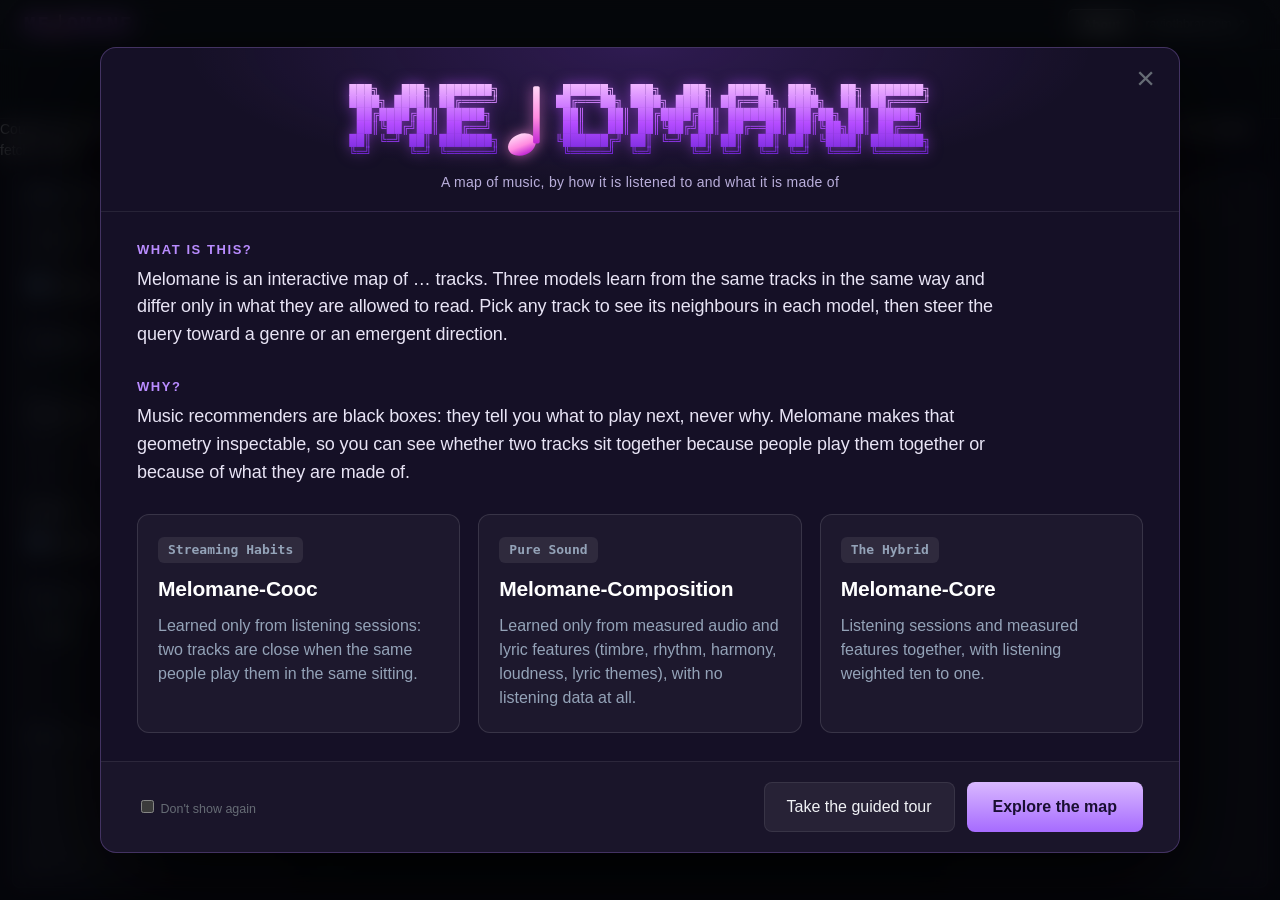
==== apps/explorer/index.html @ 620aa024 "feat(explorer): glow shader, collision-free labels, branding, live tour, phone layout - additive blo" ====
<!doctype html>
<html lang="en">
<head>
  <meta charset="utf-8">
  <meta name="viewport" content="width=device-width, initial-scale=1">
  <title>Melomane — a map of music</title>
  <meta name="theme-color" content="#1a0f33">
  <link rel="icon" href="favicon.svg" type="image/svg+xml">
  <meta name="description" content="Explore a music embedding where tracks are connected by what people listen to together and by what the tracks are made of, and steer it with spherical interpolation.">
  <link rel="stylesheet" href="style.css">
</head>
<body>

  <!-- Minimal Header (Cosmograph / Obsidian Style) -->
  <header class="top">
    <div class="brand">
      <span class="brand-title" role="img" aria-label="Melomane"><span aria-hidden="true">ME</span><svg class="brand-note" viewBox="0 0 40 72" aria-hidden="true"><defs><linearGradient id="ng3" x1="0" y1="0" x2="0" y2="1"><stop offset="0" stop-color="#ffd6f6"/><stop offset=".55" stop-color="#ff8be0"/><stop offset="1" stop-color="#c026d3"/></linearGradient></defs><ellipse cx="15" cy="57" rx="13.5" ry="10" transform="rotate(-22 15 57)" fill="url(#ng3)"/><rect x="25.5" y="2" width="6.2" height="54" rx="1.6" fill="url(#ng3)"/></svg><span aria-hidden="true">OMANE</span></span>
    </div>

    <!-- Model Switcher (Center) -->
    <div class="model-section">
      <div id="model-toggle" class="seg" role="radiogroup" aria-label="Model"></div>
      <div id="model-desc" class="model-desc"></div>
    </div>

    <!-- Actions (Right) -->
    <div class="top-actions">
      <button id="btn-open-guide" type="button" class="btn-top-about">About</button>
      <a href="https://ravjothbrar.com" target="_blank" rel="noopener noreferrer" class="creator-badge" title="Visit Ravjoth Brar's Website">ravjothbrar.com ↗</a>
      <span id="status" class="status" role="status" aria-live="polite"></span>
    </div>
  </header>

  <!-- Big Emphasised Search Bar (A Step Lower) -->
  <div class="search-strip">
    <div class="search-wrap">
      <div class="search-input-box">
        <svg class="search-icon" width="16" height="16" viewBox="0 0 24 24" fill="none" stroke="currentColor" stroke-width="2" stroke-linecap="round" stroke-linejoin="round" aria-hidden="true"><circle cx="11" cy="11" r="8"></circle><line x1="21" y1="21" x2="16.65" y2="16.65"></line></svg>
        <input id="seed-search" type="search" placeholder="Search tracks or artists…" autocomplete="off" aria-label="Search for a seed track">
        <span class="search-badge-kbd">/</span>
      </div>
      <ul id="seed-suggest" class="suggest" role="listbox" aria-label="Matching tracks"></ul>
    </div>
  </div>

  <!-- Minimal Floating Tour Pill -->
  <div id="tour-banner" class="tour-pill" hidden>
    <span id="tour-step-badge" class="tour-badge">Step 1 of 4</span>
    <span id="tour-step-title" style="display:none;"></span>
    <span id="tour-step-text" class="tour-text">Loading the guided tour…</span>
    <button id="tour-action-btn" type="button" class="btn-tour-action">Next →</button>
    <button id="tour-prev-btn" type="button" class="btn-tour-nav" style="display:none;">Back</button>
    <button id="tour-next-btn" type="button" class="btn-tour-nav" style="display:none;">Next</button>
    <button id="tour-exit-btn" type="button" class="btn-tour-close" aria-label="Close tutorial">&times;</button>
  </div>

  <div id="error" class="error" hidden></div>
  <noscript><p class="error">The explorer needs JavaScript and WebGL2.</p></noscript>

  <!-- Main 3-Column Interface -->
  <main id="app">
    <!-- Controls Column (Left) -->
    <aside class="panel controls" aria-label="Controls">
      <section>
        <h2>Seed Track</h2>
        <div id="seed-card" class="card muted">Click any point on the graph or search above.</div>
        <div class="row" style="margin-top: 10px;">
          <label class="check"><input id="show-artists" type="checkbox" checked> Floating Artist Labels</label>
        </div>
      </section>

      <section>
        <h2>Steering (SLERP)</h2>
        <div class="row">
          <select id="pole-select" aria-label="Pole to add"></select>
          <button id="pole-add" type="button" class="btn-subtle">+ Add</button>
        </div>
        <ul id="pole-chips" class="chips" aria-label="Selected poles"></ul>

        <label class="slider">
          <div class="slider-header">
            <span>Rotation Angle &theta;</span>
            <span class="slider-val"><output id="theta-out">30</output>&deg; <span id="theta-cos" class="muted"></span></span>
          </div>
          <div class="slider-desc" id="theta-desc">(Subtle Fusion)</div>
          <input id="theta" type="range" min="0" max="90" step="1" value="30" aria-label="Angle theta in degrees">
        </label>
        <div class="slider-ticks">
          <span>0&deg; Exact</span>
          <span>30&deg; Blend</span>
          <span>60&deg; Bold</span>
          <span>90&deg; Shift</span>
        </div>

        <div class="row" style="margin-top: 14px;">
          <label>Results <select id="k-select" aria-label="Number of results"><option>5</option><option selected>10</option><option>20</option><option>50</option></select></label>
          <label class="check"><input id="exclude-artist" type="checkbox" checked> Exclude same artist</label>
        </div>
      </section>

      <section>
        <h2>Color By</h2>
        <select id="color-by" aria-label="Colour points by">
          <option value="category">Genre</option>
          <option value="mode">Emergent Audio Mode (FastICA)</option>
          <option value="year">Release Year</option>
        </select>
        <div id="legend" class="legend"></div>
      </section>

      <div class="settings-attribution" style="margin-top: auto; padding-top: 14px; border-top: 1px solid var(--line);">
        <h2>Data & Licence</h2>
        <span id="attribution" class="attribution muted" style="font-size: 11.5px; line-height: 1.5; display: block;">Derived from Music4All-Onion (Moscati et al., CIKM 2022, doi:10.1145/3511808.3557656; Zenodo), licensed CC BY 4.0. Listening behaviour in that dataset is Last.fm-derived. This release contains derived embeddings and metadata only - no audio, no lyrics, no per-user data. Licence: CC BY 4.0.</span>
      </div>
    </aside>

    <!-- Center 2D UMAP Galaxy Stage (Cosmograph / Obsidian Style) -->
    <div id="stage" class="stage">
      <div id="splash" class="splash" aria-hidden="true"><div class="logo-wrap logo-sm" role="img" aria-label="Melomane"><pre class="logo" aria-hidden="true">███╗   ███╗ ███████╗
████╗ ████║ ██╔════╝
██╔████╔██║ █████╗
██║╚██╔╝██║ ██╔══╝
██║ ╚═╝ ██║ ███████╗
╚═╝     ╚═╝ ╚══════╝</pre><svg class="logo-note" viewBox="0 0 40 72" aria-hidden="true"><defs><linearGradient id="ng2" x1="0" y1="0" x2="0" y2="1"><stop offset="0" stop-color="#ffd6f6"/><stop offset=".55" stop-color="#ff8be0"/><stop offset="1" stop-color="#c026d3"/></linearGradient></defs><ellipse cx="15" cy="57" rx="13.5" ry="10" transform="rotate(-22 15 57)" fill="url(#ng2)"/><rect x="25.5" y="2" width="6.2" height="54" rx="1.6" fill="url(#ng2)"/></svg><pre class="logo" aria-hidden="true"> ██████╗  ███╗   ███╗  █████╗  ███╗   ██╗ ███████╗
██╔═══██╗ ████╗ ████║ ██╔══██╗ ████╗  ██║ ██╔════╝
██║   ██║ ██╔████╔██║ ███████║ ██╔██╗ ██║ █████╗
██║   ██║ ██║╚██╔╝██║ ██╔══██║ ██║╚██╗██║ ██╔══╝
╚██████╔╝ ██║ ╚═╝ ██║ ██║  ██║ ██║ ╚████║ ███████╗
 ╚═════╝  ╚═╝     ╚═╝ ╚═╝  ╚═╝ ╚═╝  ╚═══╝ ╚══════╝</pre></div><span id="splash-msg">Loading the map…</span></div>
      <canvas id="map" role="img" aria-label="2-D map of tracks (UMAP, visualisation only)"></canvas>
      <canvas id="overlay" aria-hidden="true"></canvas>
      <div id="tooltip" class="tooltip" hidden></div>
      <div class="zoom">
        <button id="zoom-in" type="button" aria-label="Zoom in" title="Zoom in">+</button>
        <button id="zoom-out" type="button" aria-label="Zoom out" title="Zoom out">&minus;</button>
        <button id="zoom-reset" type="button" aria-label="Reset view" title="Reset view">&#8962;</button>
      </div>
      <div id="map-legend" class="map-legend" aria-label="Colour legend"></div>
      <div class="hint">Drag to navigate &bull; Scroll wheel to zoom &bull; Click any point to select</div>
    </div>

    <!-- Results Column (Right) -->
    <aside class="panel side" aria-label="Results">
      <div class="tabs" role="tablist">
        <button id="tab-results" role="tab" aria-selected="true" type="button">Steered Tracks</button>
        <button id="tab-modes" role="tab" aria-selected="false" type="button">Mode Atlas</button>
      </div>
      <div id="panel-results">
        <p id="results-head" class="muted" style="margin-top:0; font-size:12px;">No seed yet.</p>
        <ol id="results" class="results"></ol>
      </div>
      <div id="panel-modes" hidden>
        <input id="mode-filter" type="search" placeholder="Filter emergent modes..." aria-label="Filter modes">
        <ul id="mode-list" class="modes"></ul>
        <div id="mode-detail" class="card"></div>
      </div>
    </aside>
  </main>

  <!-- ===================================================================== -->
  <!-- MINIMALIST WELCOME & ABOUT MODAL                                     -->
  <!-- ===================================================================== -->
  <div id="welcome-modal" class="modal-backdrop">
    <div class="minimal-window" role="dialog" aria-modal="true" aria-labelledby="welcome-title">
      <button id="close-welcome" class="btn-close-window" aria-label="Close window">&times;</button>

      <div class="modal-brand">
        <div class="logo-wrap " role="img" aria-label="Melomane"><pre class="logo" aria-hidden="true">███╗   ███╗ ███████╗
████╗ ████║ ██╔════╝
██╔████╔██║ █████╗
██║╚██╔╝██║ ██╔══╝
██║ ╚═╝ ██║ ███████╗
╚═╝     ╚═╝ ╚══════╝</pre><svg class="logo-note" viewBox="0 0 40 72" aria-hidden="true"><defs><linearGradient id="ng1" x1="0" y1="0" x2="0" y2="1"><stop offset="0" stop-color="#ffd6f6"/><stop offset=".55" stop-color="#ff8be0"/><stop offset="1" stop-color="#c026d3"/></linearGradient></defs><ellipse cx="15" cy="57" rx="13.5" ry="10" transform="rotate(-22 15 57)" fill="url(#ng1)"/><rect x="25.5" y="2" width="6.2" height="54" rx="1.6" fill="url(#ng1)"/></svg><pre class="logo" aria-hidden="true"> ██████╗  ███╗   ███╗  █████╗  ███╗   ██╗ ███████╗
██╔═══██╗ ████╗ ████║ ██╔══██╗ ████╗  ██║ ██╔════╝
██║   ██║ ██╔████╔██║ ███████║ ██╔██╗ ██║ █████╗
██║   ██║ ██║╚██╔╝██║ ██╔══██║ ██║╚██╗██║ ██╔══╝
╚██████╔╝ ██║ ╚═╝ ██║ ██║  ██║ ██║ ╚████║ ███████╗
 ╚═════╝  ╚═╝     ╚═╝ ╚═╝  ╚═╝ ╚═╝  ╚═══╝ ╚══════╝</pre></div>
        <p id="welcome-title" class="logo-tag">A map of music, by how it is listened to and what it is made of</p>
      </div>

      <div class="modal-body">
        <section class="modal-section">
          <h3>What is this?</h3>
          <p>Melomane is an interactive map of <span data-fill="n_vocab">…</span> tracks. Three models learn from the same tracks in the same way and differ only in what they are allowed to read. Pick any track to see its neighbours in each model, then steer the query toward a genre or an emergent direction.</p>
        </section>

        <section class="modal-section">
          <h3>Why?</h3>
          <p>Music recommenders are black boxes: they tell you what to play next, never why. Melomane makes that geometry inspectable, so you can see whether two tracks sit together because people play them together or because of what they are made of.</p>
        </section>

        <div class="modal-models-grid">
          <div class="modal-model-card">
            <span class="model-pill">Streaming Habits</span>
            <strong class="model-card-title">Melomane-Cooc</strong>
            <p class="model-card-desc">Learned only from listening sessions: two tracks are close when the same people play them in the same sitting.</p>
          </div>
          <div class="modal-model-card">
            <span class="model-pill">Pure Sound</span>
            <strong class="model-card-title">Melomane-Composition</strong>
            <p class="model-card-desc">Learned only from measured audio and lyric features (timbre, rhythm, harmony, loudness, lyric themes), with no listening data at all.</p>
          </div>
          <div class="modal-model-card">
            <span class="model-pill">The Hybrid</span>
            <strong class="model-card-title">Melomane-Core</strong>
            <p class="model-card-desc">Listening sessions and measured features together, with listening weighted ten to one.</p>
          </div>
        </div>
      </div>

      <div class="window-footer">
        <label class="check" style="font-size: 12.5px; color: var(--muted); cursor: pointer;">
          <input id="dont-show-welcome" type="checkbox"> Don't show again
        </label>
        <div class="window-footer-right">
          <button id="btn-start-ts-demo" type="button" class="btn-subtle">Take the guided tour</button>
          <button id="btn-explore-now" type="button" class="btn-primary">Explore the map</button>
        </div>
      </div>
    </div>
  </div>

  <script type="module" src="explorer.js"></script>
</body>
</html>
---- apps/explorer/style.css ----
:root {
  --bg: #0e0c18;
  --panel: rgba(24, 24, 40, 0.92);
  --panel-solid: #171b26;
  --panel-hover: #1e2330;
  --fg: #f0f2f5;
  --fg-dim: #9aa0a6;
  --muted: #666c75;
  --line: rgba(255, 255, 255, 0.08);
  --line-light: rgba(255, 255, 255, 0.15);
  --accent: #b98cff;
  --brand-1: #f0b6ff;
  --brand-2: #b44cff;
  --brand-3: #6b21d6;
  --brand-note: #ff8be0;
  --accent-fg: #08090c;
  --radius-sm: 5px;
  --radius: 8px;
  --radius-lg: 12px;
  --gap: 12px;
  --font-sans: -apple-system, BlinkMacSystemFont, "Segoe UI", Roboto, "Inter", sans-serif;
  --font-mono: ui-monospace, "SF Mono", "JetBrains Mono", Menlo, Consolas, monospace;
  color-scheme: dark;
}

* { box-sizing: border-box; }
html, body {
  height: 100%;
  margin: 0;
  padding: 0;
  background: var(--bg);
  color: var(--fg);
  font: 14px/1.5 var(--font-sans);
  -webkit-font-smoothing: antialiased;
}

body {
  display: flex;
  flex-direction: column;
  overflow: hidden;
}

/* Scrollbars */
::-webkit-scrollbar { width: 5px; height: 5px; }
::-webkit-scrollbar-track { background: transparent; }
::-webkit-scrollbar-thumb { background: rgba(255, 255, 255, 0.12); border-radius: 3px; }
::-webkit-scrollbar-thumb:hover { background: rgba(255, 255, 255, 0.24); }

/* Typography */
h1 { font-size: 16px; font-weight: 700; margin: 0; letter-spacing: -0.2px; }
h2 { font-size: 12px; font-weight: 700; text-transform: uppercase; letter-spacing: .08em; color: #94a3b8; margin: 0 0 8px; }
.muted { color: var(--muted); }

/* Top Header (Cosmograph / Obsidian Minimalist Style - Bright & Emphasised) */
.top {
  display: flex;
  align-items: center;
  justify-content: space-between;
  gap: 16px;
  padding: 8px 24px;
  background: #11141c;
  border-bottom: 1px solid var(--line);
  z-index: 25;
  height: 50px;
}
.brand {
  display: flex;
  align-items: baseline;
  gap: 8px;
  white-space: nowrap;
}
.brand-title {
  font-size: 18px;
  font-weight: 700;
  color: #fff;
  letter-spacing: -0.3px;
}

/* Model Toggle Segmented Control */
.model-section {
  display: flex;
  align-items: center;
  gap: 12px;
}
.seg {
  display: inline-flex;
  background: rgba(255, 255, 255, 0.06);
  border: 1px solid rgba(255, 255, 255, 0.16);
  border-radius: 6px;
  padding: 2px;
}
.seg button {
  border: 0;
  border-radius: 4px;
  background: transparent;
  color: #cbd5e1;
  font-size: 13px;
  font-weight: 600;
  padding: 5px 14px;
  cursor: pointer;
  transition: all 0.15s ease;
}
.seg button:hover {
  color: #fff;
}
.seg button[aria-checked="true"] {
  background: rgba(255, 255, 255, 0.22);
  color: #fff;
  font-weight: 700;
  box-shadow: 0 1px 4px rgba(0, 0, 0, 0.4);
}
.model-desc {
  font-size: 13px;
  font-weight: 500;
  color: #cbd5e1;
}

/* Dedicated Search Strip (A Step Lower - Bright Outline & Emphasised) */
.search-strip {
  display: flex;
  justify-content: center;
  align-items: center;
  padding: 10px 20px;
  background: #0d1017;
  border-bottom: 1px solid var(--line);
  z-index: 24;
}
.search-wrap {
  position: relative;
  width: 100%;
  max-width: 680px;
}
.search-input-box {
  width: 100%;
  height: 48px;
  display: flex;
  align-items: center;
  gap: 12px;
  background: rgba(26, 31, 44, 0.96);
  border: 1.5px solid rgba(255, 255, 255, 0.28);
  border-radius: 10px;
  padding: 0 18px;
  box-shadow: 0 0 16px rgba(185, 140, 255, 0.12), 0 4px 20px rgba(0, 0, 0, 0.7);
  transition: all 0.18s ease;
}
.search-input-box:hover {
  border-color: rgba(255, 255, 255, 0.8);
  box-shadow: 0 0 22px rgba(185, 140, 255, 0.22), 0 4px 24px rgba(0, 0, 0, 0.8);
}
.search-input-box:focus-within {
  border-color: #b98cff;
  background: #101524;
  box-shadow: 0 0 0 3px rgba(185, 140, 255, 0.35), 0 0 28px rgba(185, 140, 255, 0.4);
}
.search-icon {
  color: #94a3b8;
  flex-shrink: 0;
  width: 18px;
  height: 18px;
}
.search-input-box:focus-within .search-icon {
  color: #b98cff;
}
input[type="search"] {
  flex: 1;
  background: transparent;
  border: 0;
  outline: none;
  color: #fff;
  font-size: 15px;
  font-weight: 500;
  letter-spacing: -0.1px;
}
input[type="search"]::placeholder { color: #828a99; }
.search-badge-kbd {
  font-size: 12px;
  font-family: var(--font-mono);
  background: rgba(255, 255, 255, 0.12);
  border: 1px solid rgba(255, 255, 255, 0.22);
  border-radius: 5px;
  padding: 2px 8px;
  color: #fff;
  font-weight: 600;
}

/* Autocomplete Suggest Dropdown */
.suggest {
  position: absolute;
  top: calc(100% + 6px);
  left: 0;
  right: 0;
  background: #181c28;
  border: 1px solid rgba(255, 255, 255, 0.16);
  border-radius: 10px;
  box-shadow: 0 20px 50px rgba(0, 0, 0, 0.9);
  max-height: 380px;
  overflow-y: auto;
  z-index: 100;
  list-style: none;
  margin: 0;
  padding: 6px;
}
.suggest li button {
  width: 100%;
  text-align: left;
  background: transparent;
  border: 0;
  border-radius: 4px;
  padding: 6px 8px;
  font-size: 12px;
  color: var(--fg);
  cursor: pointer;
  display: block;
}
.suggest li button:hover {
  background: rgba(255, 255, 255, 0.08);
  color: #fff;
}

/* Top Actions */
.top-actions {
  display: flex;
  align-items: center;
  gap: 10px;
  margin-left: auto;
}
.btn-top-about {
  background: rgba(255, 255, 255, 0.1);
  border: 1px solid rgba(255, 255, 255, 0.28);
  color: #fff;
  font-size: 13px;
  font-weight: 600;
  padding: 5px 14px;
  border-radius: 6px;
  cursor: pointer;
  transition: all 0.15s ease;
}
.btn-top-about:hover {
  background: rgba(255, 255, 255, 0.2);
  border-color: rgba(255, 255, 255, 0.5);
  color: #fff;
}
.btn-nav {
  background: rgba(255, 255, 255, 0.05);
  border: 1px solid var(--line);
  color: var(--fg-dim);
  font-size: 12px;
  padding: 4px 10px;
  border-radius: 6px;
  cursor: pointer;
}
.btn-nav:hover {
  background: rgba(255, 255, 255, 0.09);
  color: #fff;
  border-color: var(--line-light);
}
.btn-ghost {
  background: transparent;
  border: 0;
  color: #cbd5e1;
  font-size: 12px;
  cursor: pointer;
  padding: 4px 8px;
}
.btn-ghost:hover { color: #fff; }
.creator-badge {
  font-size: 12.5px;
  text-decoration: none;
  color: #cbd5e1;
  font-weight: 500;
  transition: color 0.15s ease;
}
.creator-badge:hover { color: #fff; }
.status {
  font-size: 10.5px;
  font-family: var(--font-mono);
  color: var(--muted);
  white-space: nowrap;
}

/* Floating Tour Pill (Minimal Cosmograph Player Style) */
.tour-pill {
  position: absolute;
  top: 118px;
  left: 50%;
  transform: translateX(-50%);
  background: rgba(14, 16, 22, 0.96);
  backdrop-filter: blur(16px);
  -webkit-backdrop-filter: blur(16px);
  border: 1px solid rgba(255, 255, 255, 0.18);
  border-radius: 24px;
  padding: 6px 14px;
  display: flex;
  align-items: center;
  gap: 10px;
  font-size: 12px;
  box-shadow: 0 8px 30px rgba(0, 0, 0, 0.7);
  z-index: 20;
}
.tour-pill[hidden] {
  display: none !important;
}
.tour-badge {
  background: rgba(255, 255, 255, 0.1);
  color: #fff;
  font-size: 10px;
  font-family: var(--font-mono);
  font-weight: 600;
  padding: 2px 6px;
  border-radius: 10px;
}
.tour-text {
  color: #e2e8f0;
}
.btn-tour-action {
  background: #fff;
  color: #000;
  border: 0;
  border-radius: 14px;
  font-size: 11px;
  font-weight: 600;
  padding: 4px 10px;
  cursor: pointer;
}
.btn-tour-action:hover {
  background: #e2e8f0;
}
.btn-tour-close {
  background: transparent;
  border: 0;
  color: var(--muted);
  font-size: 15px;
  cursor: pointer;
  padding: 0 4px;
  line-height: 1;
}
.btn-tour-close:hover { color: #fff; }

/* Main Layout */
main {
  flex: 1;
  min-height: 0;
  display: grid;
  grid-template-columns: 280px minmax(0, 1fr) 320px;
  gap: var(--gap);
  padding: var(--gap);
}

/* Side Panels */
.panel {
  background: var(--panel);
  border: 1px solid var(--line);
  border-radius: var(--radius);
  padding: 12px 14px;
  overflow-y: auto;
  min-height: 0;
  display: flex;
  flex-direction: column;
}
.panel section + section {
  margin-top: 14px;
  padding-top: 14px;
  border-top: 1px solid var(--line);
}

/* Card */
.card {
  background: rgba(255, 255, 255, 0.03);
  border: 1px solid var(--line);
  border-radius: var(--radius-sm);
  padding: 8px 10px;
  font-size: 12px;
}
.card strong {
  display: block;
  font-size: 13px;
  color: #fff;
  margin-bottom: 2px;
}

/* Steer Slider */
.slider { display: block; margin: 8px 0 4px; }
.slider-header { display: flex; justify-content: space-between; font-size: 12px; font-weight: 500; }
.slider-val { font-family: var(--font-mono); color: #fff; font-weight: 600; }
.slider-desc { color: var(--muted); font-size: 11px; margin-top: 2px; }
input[type="range"] {
  -webkit-appearance: none;
  appearance: none;
  width: 100%;
  height: 4px;
  border-radius: 2px;
  background: rgba(255, 255, 255, 0.1);
  outline: none;
  margin: 8px 0;
}
input[type="range"]::-webkit-slider-thumb {
  -webkit-appearance: none;
  appearance: none;
  width: 13px;
  height: 13px;
  border-radius: 50%;
  background: #fff;
  cursor: pointer;
}
.slider-ticks {
  display: flex;
  justify-content: space-between;
  font-size: 10px;
  color: var(--muted);
  font-family: var(--font-mono);
}

/* Inputs & Form Rows */
.row { display: flex; gap: 6px; align-items: center; margin: 6px 0; flex-wrap: wrap; }
.row select { flex: 1; min-width: 0; }
button {
  font: inherit;
  color: var(--fg);
  background: rgba(255, 255, 255, 0.04);
  border: 1px solid var(--line);
  border-radius: var(--radius-sm);
  padding: 5px 8px;
  font-size: 12px;
  cursor: pointer;
  transition: all 0.15s ease;
}
button:hover {
  background: rgba(255, 255, 255, 0.08);
  border-color: var(--line-light);
}

select {
  font: inherit;
  color: #f1f5f9;
  background: #141722;
  border: 1px solid rgba(255, 255, 255, 0.18);
  border-radius: var(--radius-sm);
  padding: 6px 10px;
  font-size: 12px;
  cursor: pointer;
  outline: none;
  transition: all 0.15s ease;
}
select:hover {
  border-color: rgba(255, 255, 255, 0.3);
  background: #181d2a;
}
select:focus {
  border-color: rgba(185, 140, 255, 0.7);
  box-shadow: 0 0 0 2px rgba(185, 140, 255, 0.15);
}
optgroup {
  background: #1c2130;
  color: #b98cff;
  font-weight: 700;
  font-size: 11px;
  padding: 4px 6px;
}
option {
  background: #141722;
  color: #f1f5f9;
  font-size: 12px;
  padding: 6px 10px;
}
option:hover, option:focus, option:checked {
  background: #252c3e;
  color: #ffffff;
}
.btn-subtle {
  background: rgba(255, 255, 255, 0.06);
  border: 1px solid var(--line);
}
.btn-primary {
  background: linear-gradient(180deg, #d9b8ff, #a66bff);
  color: #1a0f33;
  font-weight: 600;
  border: 0;
}
.btn-primary:hover {
  filter: brightness(1.08);
}

/* Selected Poles Chips */
.chips { list-style: none; margin: 6px 0 0; padding: 0; display: flex; flex-direction: column; gap: 4px; }
.chips li {
  display: flex;
  gap: 6px;
  align-items: center;
  justify-content: space-between;
  background: rgba(255, 255, 255, 0.03);
  border: 1px solid var(--line);
  border-radius: 4px;
  padding: 4px 6px;
  font-size: 11.5px;
}
.chips input[type="number"] {
  width: 4em;
  background: rgba(0, 0, 0, 0.3);
  border: 1px solid var(--line);
  color: var(--fg);
  border-radius: 3px;
  padding: 2px 4px;
  font-family: var(--font-mono);
}

/* 2D Stage / Canvas (Obsidian & Cosmograph Void Style) */
.stage {
  position: relative;
  min-height: 380px;
  border: 1px solid var(--line);
  border-radius: var(--radius);
  /* soft pool of light behind the map: the point bloom is drawn additively on top of this */
  background:
    radial-gradient(ellipse 70% 62% at 50% 46%, rgba(66, 82, 138, 0.30) 0%, rgba(40, 50, 84, 0.16) 42%, rgba(0, 0, 0, 0) 78%),
    linear-gradient(180deg, #151926 0%, #0e1119 100%);
  overflow: hidden;
}
canvas { display: block; width: 100%; height: 100%; touch-action: none; }
canvas#map { cursor: grab; }
canvas#map.dragging { cursor: grabbing; }
canvas#overlay { position: absolute; top: 0; left: 0; width: 100%; height: 100%; pointer-events: none; z-index: 2; }

/* Tooltip & Zoom Controls */
.tooltip {
  position: absolute;
  pointer-events: none;
  padding: 5px 8px;
  font-size: 11.5px;
  background: rgba(24, 28, 40, 0.96);
  border: 1px solid var(--line-light);
  color: var(--fg);
  border-radius: 8px;
  max-width: 320px;
  z-index: 10;
  backdrop-filter: blur(8px);
}
.zoom {
  position: absolute;
  right: 10px;
  top: 10px;
  display: flex;
  flex-direction: column;
  gap: 4px;
  z-index: 5;
}
.zoom button {
  width: 28px;
  height: 28px;
  display: flex;
  align-items: center;
  justify-content: center;
  background: rgba(30, 35, 50, 0.88);
  border: 1px solid var(--line-light);
  border-radius: 7px;
  font-size: 14px;
  padding: 0;
  backdrop-filter: blur(6px);
}
.zoom button:hover { background: rgba(52, 60, 84, 0.95); }

/* On-map legend (bottom-left): the biggest genres, same colours as the points */
.map-legend {
  position: absolute;
  left: 12px;
  bottom: 12px;
  display: flex;
  flex-wrap: wrap;
  align-items: center;
  gap: 4px 12px;
  max-width: min(520px, calc(100% - 90px));
  padding: 7px 12px;
  font-size: 11.5px;
  color: #cfd6e6;
  background: rgba(20, 24, 36, 0.78);
  border: 1px solid var(--line);
  border-radius: 10px;
  backdrop-filter: blur(8px);
  -webkit-backdrop-filter: blur(8px);
  pointer-events: none;
  z-index: 4;
}
.map-legend b { font-size: 10px; letter-spacing: .09em; text-transform: uppercase; color: #8f9ab3; font-weight: 700; }
.map-legend span { display: inline-flex; align-items: center; gap: 6px; }
.map-legend i { width: 8px; height: 8px; border-radius: 50%; display: inline-block; }
.map-legend .ramp { width: 70px; height: 7px; border-radius: 4px; background: linear-gradient(90deg, #440154, #3b528b, #21918c, #5ec962, #fde725); }
.hint {
  position: absolute;
  top: 12px;
  left: 50%;
  transform: translateX(-50%);
  font-size: 11px;
  color: var(--muted);
  pointer-events: none;
  white-space: nowrap;
}

/* Results Panel */
.tabs { display: flex; gap: 4px; margin-bottom: 8px; border-bottom: 1px solid var(--line); padding-bottom: 6px; }
.tabs button {
  flex: 1;
  border: 0;
  background: transparent;
  color: var(--muted);
  font-size: 11.5px;
  padding: 4px;
  border-radius: 4px;
}
.tabs button[aria-selected="true"] {
  background: rgba(255, 255, 255, 0.08);
  color: #fff;
  font-weight: 600;
}
.results { list-style: none; margin: 0; padding: 0; display: flex; flex-direction: column; gap: 6px; }
.results li {
  background: rgba(255, 255, 255, 0.02);
  border: 1px solid var(--line);
  border-radius: 6px;
  padding: 6px 8px;
  transition: all 0.12s ease;
}
.results li:hover {
  background: rgba(255, 255, 255, 0.05);
  border-color: var(--line-light);
}
.results .name {
  border: 0;
  background: none;
  padding: 0;
  text-align: left;
  font-weight: 600;
  color: #fff;
  font-size: 12px;
  display: block;
  margin-bottom: 2px;
}
.results .meta { font-size: 11px; color: var(--muted); font-family: var(--font-mono); margin-bottom: 4px; display: block; }
.results .links { font-size: 11px; color: var(--muted); display: flex; gap: 8px; }
.results .links a { color: var(--fg-dim); text-decoration: none; }
.results .links a:hover { color: #fff; text-decoration: underline; }

/* Mode Atlas */
.modes { list-style: none; margin: 6px 0 0; padding: 0; display: flex; flex-direction: column; gap: 3px; max-height: 260px; overflow-y: auto; }
.modes li button { width: 100%; text-align: left; font-size: 11.5px; padding: 5px 6px; border-radius: 4px; background: rgba(255, 255, 255, 0.02); }
.modes li button:hover { background: rgba(255, 255, 255, 0.06); color: #fff; }

/* Legend */
.legend { display: flex; flex-wrap: wrap; gap: 4px 8px; margin-top: 8px; font-size: 11px; }
.legend i { display: inline-block; width: 8px; height: 8px; border-radius: 50%; margin-right: 5px; }
.legend .ramp { display: inline-block; width: 90px; height: 7px; border-radius: 4px; background: linear-gradient(90deg, #440154, #3b528b, #21918c, #5ec962, #fde725); }
.suggest li.empty { padding: 8px 10px; font-size: 12px; color: var(--muted); }

/* ========================================================================= */
/* MINIMALIST WELCOME MODAL (Benji / Linear / WorkOS dialog style)            */
/* ========================================================================= */
.modal-backdrop {
  position: fixed;
  top: 0; left: 0; width: 100vw; height: 100vh;
  background: rgba(3, 4, 7, 0.75);
  backdrop-filter: blur(12px);
  -webkit-backdrop-filter: blur(12px);
  display: flex;
  align-items: center;
  justify-content: center;
  z-index: 99999;
  padding: 16px;
}
.modal-backdrop[hidden] { display: none; }

.minimal-window {
  position: relative;
  width: min(1080px, 95vw);
  background: #151026;
  border: 1px solid rgba(185, 140, 255, 0.28);
  border-radius: 16px;
  box-shadow: 0 30px 100px rgba(0, 0, 0, 0.95);
  display: flex;
  flex-direction: column;
  overflow: hidden;
  animation: windowFadeIn 0.18s ease-out;
}
@keyframes windowFadeIn {
  0% { transform: scale(0.97); opacity: 0; }
  100% { transform: scale(1); opacity: 1; }
}

/* Retro purple ASCII wordmark: vertical gradient clipped to the glyphs, soft neon glow; the crotchet (the L) is pink */
.logo {
  margin: 0;
  font: 700 clamp(4.6px, 1.5vw, 13px)/1.02 "Cascadia Mono", "SF Mono", Consolas, "Liberation Mono", monospace;
  letter-spacing: 0;
  white-space: pre;
  background: linear-gradient(180deg, var(--brand-1) 0%, var(--brand-2) 52%, var(--brand-3) 100%);
  -webkit-background-clip: text;
  background-clip: text;
  color: transparent;
  filter: drop-shadow(0 0 7px rgba(180, 76, 255, 0.55));
  user-select: none;
}
/* ASCII letters + the vector crotchet standing in for the L, laid out as one wordmark so the rows always line up */
.logo-wrap { display: inline-flex; align-items: flex-start; justify-content: center; gap: .55em; font-size: clamp(4.6px, 1.45vw, 12.5px); line-height: 1.02; }
.logo-wrap .logo { font-size: 1em; }
.logo-note { height: 6.12em; width: 3.4em; flex: none; filter: drop-shadow(0 0 .55em rgba(255, 139, 224, 0.65)); }
.logo-wrap.logo-sm { font-size: clamp(4px, 1.2vw, 9px); }
.modal-brand { padding: 30px 36px 18px; text-align: center; border-bottom: 1px solid var(--line);
  background: radial-gradient(ellipse 60% 120% at 50% 0%, rgba(150, 70, 255, 0.20), rgba(0, 0, 0, 0) 70%); }
.logo-tag { margin: 12px 0 0; font-size: 14px; color: #b9aedb; letter-spacing: .02em; }

.modal-section h3 { margin: 0 0 6px; font-size: 13px; letter-spacing: .12em; text-transform: uppercase; color: var(--accent); font-weight: 700; }
.modal-section p { margin: 0; color: #e8e4f5; font-size: 18px; line-height: 1.55; letter-spacing: -0.1px; }
.modal-section { max-width: 860px; }

/* Brand wordmark in the header: ME + crotchet + OMANE, same gradient */
.brand-title {
  display: inline-flex; align-items: center; gap: 1px;
  font: 800 19px/1 "Cascadia Mono", "SF Mono", Consolas, monospace; letter-spacing: .1em;
  background: linear-gradient(180deg, var(--brand-1), var(--brand-2) 60%, var(--brand-3)); -webkit-background-clip: text; background-clip: text; color: transparent;
  filter: drop-shadow(0 0 6px rgba(180, 76, 255, 0.5));
}
.brand-note { width: .6em; height: 1.08em; fill: var(--brand-note); margin: 0 .12em 0 .02em; align-self: center; filter: drop-shadow(0 0 4px rgba(255, 139, 224, 0.7)); }

/* Loading splash */
.splash { position: absolute; inset: 0; z-index: 6; display: flex; flex-direction: column; align-items: center; justify-content: center; gap: 16px;
  background: linear-gradient(180deg, #151026, #0d0a18); transition: opacity .35s ease; }
.splash.done { opacity: 0; pointer-events: none; }
.splash span { font-size: 12px; color: #a99bd0; font-family: var(--font-mono); }
.btn-close-window {
  position: absolute; top: 10px; right: 14px; z-index: 2;
  background: transparent;
  border: 0;
  color: var(--muted);
  font-size: 32px;
  cursor: pointer;
  padding: 4px 10px;
  line-height: 1;
}
.btn-close-window:hover { color: #fff; }

.modal-body {
  padding: 28px 36px;
  display: flex;
  flex-direction: column;
  gap: 28px;
  max-height: 75vh;
  overflow-y: auto;
}

/* 3-Column Models Grid */
.modal-models-grid {
  display: grid;
  grid-template-columns: repeat(3, 1fr);
  gap: 18px;
}
.modal-model-card {
  background: rgba(255, 255, 255, 0.035);
  border: 1px solid rgba(255, 255, 255, 0.12);
  border-radius: 12px;
  padding: 22px 20px;
  display: flex;
  flex-direction: column;
  gap: 10px;
}
.model-pill {
  font-size: 13px;
  font-family: var(--font-mono);
  font-weight: 600;
  color: #94a3b8;
  background: rgba(255, 255, 255, 0.08);
  padding: 3px 10px;
  border-radius: 6px;
  align-self: flex-start;
}
.model-card-title {
  font-size: 21px;
  color: #fff;
  font-weight: 700;
  letter-spacing: -0.2px;
}
.model-card-desc {
  font-size: 16px;
  color: #94a3b8;
  margin: 0;
  line-height: 1.5;
}

.window-footer {
  display: flex;
  align-items: center;
  justify-content: space-between;
  padding: 20px 36px;
  background: rgba(255, 255, 255, 0.02);
  border-top: 1px solid var(--line);
}
.window-footer .check {
  font-size: 16px;
  color: var(--muted);
}
.window-footer-right {
  display: flex;
  gap: 12px;
}
.window-footer-right .btn-subtle {
  font-size: 16px;
  padding: 12px 22px;
  border-radius: 8px;
  font-weight: 500;
}
.window-footer-right .btn-primary {
  font-size: 16px;
  padding: 12px 26px;
  border-radius: 8px;
  font-weight: 600;
}

/* Responsive */
@media (max-width: 900px) {
  body { height: auto; overflow: auto; }
  main { grid-template-columns: 1fr; }
  .stage { height: 60vh; }
  .modal-models-grid { grid-template-columns: 1fr; }
  .modal-section p { font-size: 16px; }
  .modal-brand { padding: 22px 16px 14px; }
  .modal-body { padding: 20px 18px; }
}

/* Phones: header wraps, model switcher spans the width, pop-up stacks and scrolls inside the viewport */
@media (max-width: 700px) {
  .top { flex-wrap: wrap; height: auto; padding: 8px 12px; gap: 8px; }
  .model-section { order: 3; width: 100%; }
  .model-desc, .top-actions .status { display: none; }
  .seg { width: 100%; }
  .seg button { flex: 1; padding: 6px 4px; font-size: 12px; }
  .search-strip { padding: 8px 12px; }
  .search-input-box { height: 42px; padding: 0 12px; }
  .tour-pill { top: auto; bottom: 12px; left: 12px; right: 12px; transform: none; flex-wrap: wrap; border-radius: 14px; }
  .modal-backdrop { align-items: flex-start; padding: 8px; }
  .minimal-window { width: 100%; max-height: calc(100vh - 16px); }
  .modal-body { flex: 1 1 auto; max-height: none; min-height: 0; }
  .window-footer { flex-direction: column; align-items: stretch; gap: 12px; padding: 14px 16px; }
  .window-footer-right { flex-direction: column; }
  .window-footer-right button { width: 100%; font-size: 15px; padding: 12px 16px; }
  .map-legend { max-width: calc(100% - 24px); }
  .stage { order: -1; height: 64vh; min-height: 340px; }          /* the map first, controls and results below it */
}
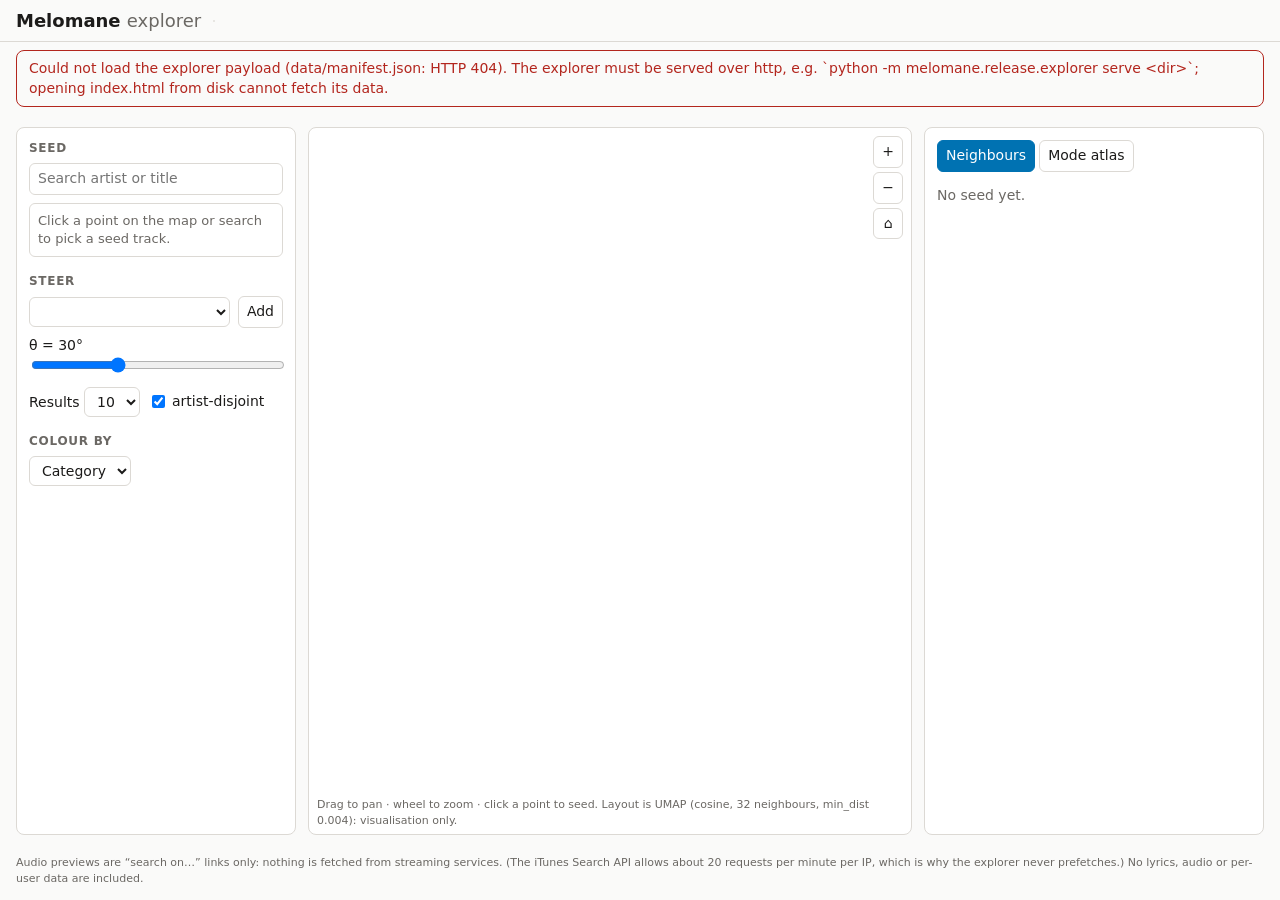
==== commit f4e93eda: "feat: initial commit of Melomane system and pipeline" ====
--- a/apps/explorer/index.html
+++ b/apps/explorer/index.html
@@ -3,223 +3,89 @@
 <head>
   <meta charset="utf-8">
   <meta name="viewport" content="width=device-width, initial-scale=1">
-  <title>Melomane — a map of music</title>
-  <meta name="theme-color" content="#1a0f33">
-  <link rel="icon" href="favicon.svg" type="image/svg+xml">
-  <meta name="description" content="Explore a music embedding where tracks are connected by what people listen to together and by what the tracks are made of, and steer it with spherical interpolation.">
+  <title>Melomane explorer</title>
+  <meta name="description" content="Static explorer for the Melomane music-track embeddings: seed, steer with SLERP, browse modes. Runs entirely in your browser.">
   <link rel="stylesheet" href="style.css">
 </head>
 <body>
-
-  <!-- Minimal Header (Cosmograph / Obsidian Style) -->
   <header class="top">
-    <div class="brand">
-      <span class="brand-title" role="img" aria-label="Melomane"><span aria-hidden="true">ME</span><svg class="brand-note" viewBox="0 0 40 72" aria-hidden="true"><defs><linearGradient id="ng3" x1="0" y1="0" x2="0" y2="1"><stop offset="0" stop-color="#ffd6f6"/><stop offset=".55" stop-color="#ff8be0"/><stop offset="1" stop-color="#c026d3"/></linearGradient></defs><ellipse cx="15" cy="57" rx="13.5" ry="10" transform="rotate(-22 15 57)" fill="url(#ng3)"/><rect x="25.5" y="2" width="6.2" height="54" rx="1.6" fill="url(#ng3)"/></svg><span aria-hidden="true">OMANE</span></span>
-    </div>
-
-    <!-- Model Switcher (Center) -->
-    <div class="model-section">
-      <div id="model-toggle" class="seg" role="radiogroup" aria-label="Model"></div>
-      <div id="model-desc" class="model-desc"></div>
-    </div>
-
-    <!-- Actions (Right) -->
-    <div class="top-actions">
-      <button id="btn-open-guide" type="button" class="btn-top-about">About</button>
-      <a href="https://ravjothbrar.com" target="_blank" rel="noopener noreferrer" class="creator-badge" title="Visit Ravjoth Brar's Website">ravjothbrar.com ↗</a>
-      <span id="status" class="status" role="status" aria-live="polite"></span>
-    </div>
+    <h1>Melomane <span class="sub">explorer</span></h1>
+    <div id="model-toggle" class="seg" role="radiogroup" aria-label="Model"></div>
+    <span id="status" class="status" role="status" aria-live="polite"></span>
   </header>
-
-  <!-- Big Emphasised Search Bar (A Step Lower) -->
-  <div class="search-strip">
-    <div class="search-wrap">
-      <div class="search-input-box">
-        <svg class="search-icon" width="16" height="16" viewBox="0 0 24 24" fill="none" stroke="currentColor" stroke-width="2" stroke-linecap="round" stroke-linejoin="round" aria-hidden="true"><circle cx="11" cy="11" r="8"></circle><line x1="21" y1="21" x2="16.65" y2="16.65"></line></svg>
-        <input id="seed-search" type="search" placeholder="Search tracks or artists…" autocomplete="off" aria-label="Search for a seed track">
-        <span class="search-badge-kbd">/</span>
-      </div>
-      <ul id="seed-suggest" class="suggest" role="listbox" aria-label="Matching tracks"></ul>
-    </div>
-  </div>
-
-  <!-- Minimal Floating Tour Pill -->
-  <div id="tour-banner" class="tour-pill" hidden>
-    <span id="tour-step-badge" class="tour-badge">Step 1 of 4</span>
-    <span id="tour-step-title" style="display:none;"></span>
-    <span id="tour-step-text" class="tour-text">Loading the guided tour…</span>
-    <button id="tour-action-btn" type="button" class="btn-tour-action">Next →</button>
-    <button id="tour-prev-btn" type="button" class="btn-tour-nav" style="display:none;">Back</button>
-    <button id="tour-next-btn" type="button" class="btn-tour-nav" style="display:none;">Next</button>
-    <button id="tour-exit-btn" type="button" class="btn-tour-close" aria-label="Close tutorial">&times;</button>
-  </div>
 
   <div id="error" class="error" hidden></div>
   <noscript><p class="error">The explorer needs JavaScript and WebGL2.</p></noscript>
 
-  <!-- Main 3-Column Interface -->
   <main id="app">
-    <!-- Controls Column (Left) -->
     <aside class="panel controls" aria-label="Controls">
       <section>
-        <h2>Seed Track</h2>
-        <div id="seed-card" class="card muted">Click any point on the graph or search above.</div>
-        <div class="row" style="margin-top: 10px;">
-          <label class="check"><input id="show-artists" type="checkbox" checked> Floating Artist Labels</label>
+        <h2>Seed</h2>
+        <input id="seed-search" type="search" placeholder="Search artist or title" autocomplete="off" aria-label="Search for a seed track">
+        <ul id="seed-suggest" class="suggest" role="listbox" aria-label="Matching tracks"></ul>
+        <div id="seed-card" class="card muted">Click a point on the map or search to pick a seed track.</div>
+      </section>
+
+      <section>
+        <h2>Steer</h2>
+        <div class="row">
+          <select id="pole-select" aria-label="Pole to add"></select>
+          <button id="pole-add" type="button">Add</button>
+        </div>
+        <ul id="pole-chips" class="chips" aria-label="Selected poles"></ul>
+        <label class="slider">
+          <span>&theta; = <output id="theta-out">30</output>&deg; <span class="muted" id="theta-cos"></span></span>
+          <input id="theta" type="range" min="0" max="90" step="1" value="30" aria-label="Angle theta in degrees">
+        </label>
+        <div class="row">
+          <label>Results <select id="k-select" aria-label="Number of results"><option>5</option><option selected>10</option><option>20</option><option>50</option></select></label>
+          <label class="check"><input id="exclude-artist" type="checkbox" checked> artist-disjoint</label>
         </div>
       </section>
 
       <section>
-        <h2>Steering (SLERP)</h2>
-        <div class="row">
-          <select id="pole-select" aria-label="Pole to add"></select>
-          <button id="pole-add" type="button" class="btn-subtle">+ Add</button>
-        </div>
-        <ul id="pole-chips" class="chips" aria-label="Selected poles"></ul>
-
-        <label class="slider">
-          <div class="slider-header">
-            <span>Rotation Angle &theta;</span>
-            <span class="slider-val"><output id="theta-out">30</output>&deg; <span id="theta-cos" class="muted"></span></span>
-          </div>
-          <div class="slider-desc" id="theta-desc">(Subtle Fusion)</div>
-          <input id="theta" type="range" min="0" max="90" step="1" value="30" aria-label="Angle theta in degrees">
-        </label>
-        <div class="slider-ticks">
-          <span>0&deg; Exact</span>
-          <span>30&deg; Blend</span>
-          <span>60&deg; Bold</span>
-          <span>90&deg; Shift</span>
-        </div>
-
-        <div class="row" style="margin-top: 14px;">
-          <label>Results <select id="k-select" aria-label="Number of results"><option>5</option><option selected>10</option><option>20</option><option>50</option></select></label>
-          <label class="check"><input id="exclude-artist" type="checkbox" checked> Exclude same artist</label>
-        </div>
-      </section>
-
-      <section>
-        <h2>Color By</h2>
+        <h2>Colour by</h2>
         <select id="color-by" aria-label="Colour points by">
-          <option value="category">Genre</option>
-          <option value="mode">Emergent Audio Mode (FastICA)</option>
-          <option value="year">Release Year</option>
+          <option value="category">Category</option>
+          <option value="mode">Mode</option>
+          <option value="year">Year</option>
         </select>
         <div id="legend" class="legend"></div>
       </section>
-
-      <div class="settings-attribution" style="margin-top: auto; padding-top: 14px; border-top: 1px solid var(--line);">
-        <h2>Data & Licence</h2>
-        <span id="attribution" class="attribution muted" style="font-size: 11.5px; line-height: 1.5; display: block;">Derived from Music4All-Onion (Moscati et al., CIKM 2022, doi:10.1145/3511808.3557656; Zenodo), licensed CC BY 4.0. Listening behaviour in that dataset is Last.fm-derived. This release contains derived embeddings and metadata only - no audio, no lyrics, no per-user data. Licence: CC BY 4.0.</span>
-      </div>
     </aside>
 
-    <!-- Center 2D UMAP Galaxy Stage (Cosmograph / Obsidian Style) -->
     <div id="stage" class="stage">
-      <div id="splash" class="splash" aria-hidden="true"><div class="logo-wrap logo-sm" role="img" aria-label="Melomane"><pre class="logo" aria-hidden="true">███╗   ███╗ ███████╗
-████╗ ████║ ██╔════╝
-██╔████╔██║ █████╗
-██║╚██╔╝██║ ██╔══╝
-██║ ╚═╝ ██║ ███████╗
-╚═╝     ╚═╝ ╚══════╝</pre><svg class="logo-note" viewBox="0 0 40 72" aria-hidden="true"><defs><linearGradient id="ng2" x1="0" y1="0" x2="0" y2="1"><stop offset="0" stop-color="#ffd6f6"/><stop offset=".55" stop-color="#ff8be0"/><stop offset="1" stop-color="#c026d3"/></linearGradient></defs><ellipse cx="15" cy="57" rx="13.5" ry="10" transform="rotate(-22 15 57)" fill="url(#ng2)"/><rect x="25.5" y="2" width="6.2" height="54" rx="1.6" fill="url(#ng2)"/></svg><pre class="logo" aria-hidden="true"> ██████╗  ███╗   ███╗  █████╗  ███╗   ██╗ ███████╗
-██╔═══██╗ ████╗ ████║ ██╔══██╗ ████╗  ██║ ██╔════╝
-██║   ██║ ██╔████╔██║ ███████║ ██╔██╗ ██║ █████╗
-██║   ██║ ██║╚██╔╝██║ ██╔══██║ ██║╚██╗██║ ██╔══╝
-╚██████╔╝ ██║ ╚═╝ ██║ ██║  ██║ ██║ ╚████║ ███████╗
- ╚═════╝  ╚═╝     ╚═╝ ╚═╝  ╚═╝ ╚═╝  ╚═══╝ ╚══════╝</pre></div><span id="splash-msg">Loading the map…</span></div>
       <canvas id="map" role="img" aria-label="2-D map of tracks (UMAP, visualisation only)"></canvas>
-      <canvas id="overlay" aria-hidden="true"></canvas>
       <div id="tooltip" class="tooltip" hidden></div>
       <div class="zoom">
-        <button id="zoom-in" type="button" aria-label="Zoom in" title="Zoom in">+</button>
-        <button id="zoom-out" type="button" aria-label="Zoom out" title="Zoom out">&minus;</button>
-        <button id="zoom-reset" type="button" aria-label="Reset view" title="Reset view">&#8962;</button>
+        <button id="zoom-in" type="button" aria-label="Zoom in">+</button>
+        <button id="zoom-out" type="button" aria-label="Zoom out">&minus;</button>
+        <button id="zoom-reset" type="button" aria-label="Reset view">&#8962;</button>
       </div>
-      <div id="map-legend" class="map-legend" aria-label="Colour legend"></div>
-      <div class="hint">Drag to navigate &bull; Scroll wheel to zoom &bull; Click any point to select</div>
+      <div class="hint muted">Drag to pan &middot; wheel to zoom &middot; click a point to seed. Layout is UMAP (cosine, 32 neighbours, min_dist 0.004): visualisation only.</div>
     </div>
 
-    <!-- Results Column (Right) -->
     <aside class="panel side" aria-label="Results">
       <div class="tabs" role="tablist">
-        <button id="tab-results" role="tab" aria-selected="true" type="button">Steered Tracks</button>
-        <button id="tab-modes" role="tab" aria-selected="false" type="button">Mode Atlas</button>
+        <button id="tab-results" role="tab" aria-selected="true" type="button">Neighbours</button>
+        <button id="tab-modes" role="tab" aria-selected="false" type="button">Mode atlas</button>
       </div>
       <div id="panel-results">
-        <p id="results-head" class="muted" style="margin-top:0; font-size:12px;">No seed yet.</p>
+        <p id="results-head" class="muted">No seed yet.</p>
         <ol id="results" class="results"></ol>
       </div>
       <div id="panel-modes" hidden>
-        <input id="mode-filter" type="search" placeholder="Filter emergent modes..." aria-label="Filter modes">
+        <input id="mode-filter" type="search" placeholder="Filter modes" aria-label="Filter modes">
         <ul id="mode-list" class="modes"></ul>
         <div id="mode-detail" class="card"></div>
       </div>
     </aside>
   </main>
 
-  <!-- ===================================================================== -->
-  <!-- MINIMALIST WELCOME & ABOUT MODAL                                     -->
-  <!-- ===================================================================== -->
-  <div id="welcome-modal" class="modal-backdrop">
-    <div class="minimal-window" role="dialog" aria-modal="true" aria-labelledby="welcome-title">
-      <button id="close-welcome" class="btn-close-window" aria-label="Close window">&times;</button>
-
-      <div class="modal-brand">
-        <div class="logo-wrap " role="img" aria-label="Melomane"><pre class="logo" aria-hidden="true">███╗   ███╗ ███████╗
-████╗ ████║ ██╔════╝
-██╔████╔██║ █████╗
-██║╚██╔╝██║ ██╔══╝
-██║ ╚═╝ ██║ ███████╗
-╚═╝     ╚═╝ ╚══════╝</pre><svg class="logo-note" viewBox="0 0 40 72" aria-hidden="true"><defs><linearGradient id="ng1" x1="0" y1="0" x2="0" y2="1"><stop offset="0" stop-color="#ffd6f6"/><stop offset=".55" stop-color="#ff8be0"/><stop offset="1" stop-color="#c026d3"/></linearGradient></defs><ellipse cx="15" cy="57" rx="13.5" ry="10" transform="rotate(-22 15 57)" fill="url(#ng1)"/><rect x="25.5" y="2" width="6.2" height="54" rx="1.6" fill="url(#ng1)"/></svg><pre class="logo" aria-hidden="true"> ██████╗  ███╗   ███╗  █████╗  ███╗   ██╗ ███████╗
-██╔═══██╗ ████╗ ████║ ██╔══██╗ ████╗  ██║ ██╔════╝
-██║   ██║ ██╔████╔██║ ███████║ ██╔██╗ ██║ █████╗
-██║   ██║ ██║╚██╔╝██║ ██╔══██║ ██║╚██╗██║ ██╔══╝
-╚██████╔╝ ██║ ╚═╝ ██║ ██║  ██║ ██║ ╚████║ ███████╗
- ╚═════╝  ╚═╝     ╚═╝ ╚═╝  ╚═╝ ╚═╝  ╚═══╝ ╚══════╝</pre></div>
-        <p id="welcome-title" class="logo-tag">A map of music, by how it is listened to and what it is made of</p>
-      </div>
-
-      <div class="modal-body">
-        <section class="modal-section">
-          <h3>What is this?</h3>
-          <p>Melomane is an interactive map of <span data-fill="n_vocab">…</span> tracks. Three models learn from the same tracks in the same way and differ only in what they are allowed to read. Pick any track to see its neighbours in each model, then steer the query toward a genre or an emergent direction.</p>
-        </section>
-
-        <section class="modal-section">
-          <h3>Why?</h3>
-          <p>Music recommenders are black boxes: they tell you what to play next, never why. Melomane makes that geometry inspectable, so you can see whether two tracks sit together because people play them together or because of what they are made of.</p>
-        </section>
-
-        <div class="modal-models-grid">
-          <div class="modal-model-card">
-            <span class="model-pill">Streaming Habits</span>
-            <strong class="model-card-title">Melomane-Cooc</strong>
-            <p class="model-card-desc">Learned only from listening sessions: two tracks are close when the same people play them in the same sitting.</p>
-          </div>
-          <div class="modal-model-card">
-            <span class="model-pill">Pure Sound</span>
-            <strong class="model-card-title">Melomane-Composition</strong>
-            <p class="model-card-desc">Learned only from measured audio and lyric features (timbre, rhythm, harmony, loudness, lyric themes), with no listening data at all.</p>
-          </div>
-          <div class="modal-model-card">
-            <span class="model-pill">The Hybrid</span>
-            <strong class="model-card-title">Melomane-Core</strong>
-            <p class="model-card-desc">Listening sessions and measured features together, with listening weighted ten to one.</p>
-          </div>
-        </div>
-      </div>
-
-      <div class="window-footer">
-        <label class="check" style="font-size: 12.5px; color: var(--muted); cursor: pointer;">
-          <input id="dont-show-welcome" type="checkbox"> Don't show again
-        </label>
-        <div class="window-footer-right">
-          <button id="btn-start-ts-demo" type="button" class="btn-subtle">Take the guided tour</button>
-          <button id="btn-explore-now" type="button" class="btn-primary">Explore the map</button>
-        </div>
-      </div>
-    </div>
-  </div>
+  <footer class="foot muted">
+    <p id="attribution"></p>
+    <p>Audio previews are &ldquo;search on&hellip;&rdquo; links only: nothing is fetched from streaming services. (The iTunes Search API allows about 20 requests per minute per IP, which is why the explorer never prefetches.) No lyrics, audio or per-user data are included.</p>
+  </footer>
 
   <script type="module" src="explorer.js"></script>
 </body>
--- a/apps/explorer/style.css
+++ b/apps/explorer/style.css
@@ -1,843 +1,68 @@
 :root {
-  --bg: #0e0c18;
-  --panel: rgba(24, 24, 40, 0.92);
-  --panel-solid: #171b26;
-  --panel-hover: #1e2330;
-  --fg: #f0f2f5;
-  --fg-dim: #9aa0a6;
-  --muted: #666c75;
-  --line: rgba(255, 255, 255, 0.08);
-  --line-light: rgba(255, 255, 255, 0.15);
-  --accent: #b98cff;
-  --brand-1: #f0b6ff;
-  --brand-2: #b44cff;
-  --brand-3: #6b21d6;
-  --brand-note: #ff8be0;
-  --accent-fg: #08090c;
-  --radius-sm: 5px;
-  --radius: 8px;
-  --radius-lg: 12px;
-  --gap: 12px;
-  --font-sans: -apple-system, BlinkMacSystemFont, "Segoe UI", Roboto, "Inter", sans-serif;
-  --font-mono: ui-monospace, "SF Mono", "JetBrains Mono", Menlo, Consolas, monospace;
-  color-scheme: dark;
+  --bg: #fafaf9; --panel: #ffffff; --fg: #1c1b1a; --muted: #6b6864; --line: #dcd9d4; --accent: #0072b2; --accent-fg: #ffffff;
+  --warn: #b3261e; --radius: 8px; --gap: 12px;
+  color-scheme: light;
 }
-
+@media (prefers-color-scheme: dark) {
+  :root:not([data-theme="light"]) {
+    --bg: #131211; --panel: #1d1b1a; --fg: #ecebe8; --muted: #a3a09a; --line: #38352f; --accent: #56b4e9; --accent-fg: #0d0c0b;
+    --warn: #f2b8b5; color-scheme: dark;
+  }
+}
+:root[data-theme="dark"] {
+  --bg: #131211; --panel: #1d1b1a; --fg: #ecebe8; --muted: #a3a09a; --line: #38352f; --accent: #56b4e9; --accent-fg: #0d0c0b;
+  --warn: #f2b8b5; color-scheme: dark;
+}
 * { box-sizing: border-box; }
-html, body {
-  height: 100%;
-  margin: 0;
-  padding: 0;
-  background: var(--bg);
-  color: var(--fg);
-  font: 14px/1.5 var(--font-sans);
-  -webkit-font-smoothing: antialiased;
-}
-
-body {
-  display: flex;
-  flex-direction: column;
-  overflow: hidden;
-}
-
-/* Scrollbars */
-::-webkit-scrollbar { width: 5px; height: 5px; }
-::-webkit-scrollbar-track { background: transparent; }
-::-webkit-scrollbar-thumb { background: rgba(255, 255, 255, 0.12); border-radius: 3px; }
-::-webkit-scrollbar-thumb:hover { background: rgba(255, 255, 255, 0.24); }
-
-/* Typography */
-h1 { font-size: 16px; font-weight: 700; margin: 0; letter-spacing: -0.2px; }
-h2 { font-size: 12px; font-weight: 700; text-transform: uppercase; letter-spacing: .08em; color: #94a3b8; margin: 0 0 8px; }
+html, body { height: 100%; }
+body { margin: 0; background: var(--bg); color: var(--fg); font: 14px/1.4 system-ui, -apple-system, "Segoe UI", Roboto, sans-serif;
+  display: flex; flex-direction: column; }
+h1 { font-size: 18px; margin: 0; } h1 .sub { color: var(--muted); font-weight: 400; }
+h2 { font-size: 12px; text-transform: uppercase; letter-spacing: .06em; color: var(--muted); margin: 0 0 6px; }
 .muted { color: var(--muted); }
-
-/* Top Header (Cosmograph / Obsidian Minimalist Style - Bright & Emphasised) */
-.top {
-  display: flex;
-  align-items: center;
-  justify-content: space-between;
-  gap: 16px;
-  padding: 8px 24px;
-  background: #11141c;
-  border-bottom: 1px solid var(--line);
-  z-index: 25;
-  height: 50px;
-}
-.brand {
-  display: flex;
-  align-items: baseline;
-  gap: 8px;
-  white-space: nowrap;
-}
-.brand-title {
-  font-size: 18px;
-  font-weight: 700;
-  color: #fff;
-  letter-spacing: -0.3px;
-}
-
-/* Model Toggle Segmented Control */
-.model-section {
-  display: flex;
-  align-items: center;
-  gap: 12px;
-}
-.seg {
-  display: inline-flex;
-  background: rgba(255, 255, 255, 0.06);
-  border: 1px solid rgba(255, 255, 255, 0.16);
-  border-radius: 6px;
-  padding: 2px;
-}
-.seg button {
-  border: 0;
-  border-radius: 4px;
-  background: transparent;
-  color: #cbd5e1;
-  font-size: 13px;
-  font-weight: 600;
-  padding: 5px 14px;
-  cursor: pointer;
-  transition: all 0.15s ease;
-}
-.seg button:hover {
-  color: #fff;
-}
-.seg button[aria-checked="true"] {
-  background: rgba(255, 255, 255, 0.22);
-  color: #fff;
-  font-weight: 700;
-  box-shadow: 0 1px 4px rgba(0, 0, 0, 0.4);
-}
-.model-desc {
-  font-size: 13px;
-  font-weight: 500;
-  color: #cbd5e1;
-}
-
-/* Dedicated Search Strip (A Step Lower - Bright Outline & Emphasised) */
-.search-strip {
-  display: flex;
-  justify-content: center;
-  align-items: center;
-  padding: 10px 20px;
-  background: #0d1017;
-  border-bottom: 1px solid var(--line);
-  z-index: 24;
-}
-.search-wrap {
-  position: relative;
-  width: 100%;
-  max-width: 680px;
-}
-.search-input-box {
-  width: 100%;
-  height: 48px;
-  display: flex;
-  align-items: center;
-  gap: 12px;
-  background: rgba(26, 31, 44, 0.96);
-  border: 1.5px solid rgba(255, 255, 255, 0.28);
-  border-radius: 10px;
-  padding: 0 18px;
-  box-shadow: 0 0 16px rgba(185, 140, 255, 0.12), 0 4px 20px rgba(0, 0, 0, 0.7);
-  transition: all 0.18s ease;
-}
-.search-input-box:hover {
-  border-color: rgba(255, 255, 255, 0.8);
-  box-shadow: 0 0 22px rgba(185, 140, 255, 0.22), 0 4px 24px rgba(0, 0, 0, 0.8);
-}
-.search-input-box:focus-within {
-  border-color: #b98cff;
-  background: #101524;
-  box-shadow: 0 0 0 3px rgba(185, 140, 255, 0.35), 0 0 28px rgba(185, 140, 255, 0.4);
-}
-.search-icon {
-  color: #94a3b8;
-  flex-shrink: 0;
-  width: 18px;
-  height: 18px;
-}
-.search-input-box:focus-within .search-icon {
-  color: #b98cff;
-}
-input[type="search"] {
-  flex: 1;
-  background: transparent;
-  border: 0;
-  outline: none;
-  color: #fff;
-  font-size: 15px;
-  font-weight: 500;
-  letter-spacing: -0.1px;
-}
-input[type="search"]::placeholder { color: #828a99; }
-.search-badge-kbd {
-  font-size: 12px;
-  font-family: var(--font-mono);
-  background: rgba(255, 255, 255, 0.12);
-  border: 1px solid rgba(255, 255, 255, 0.22);
-  border-radius: 5px;
-  padding: 2px 8px;
-  color: #fff;
-  font-weight: 600;
-}
-
-/* Autocomplete Suggest Dropdown */
-.suggest {
-  position: absolute;
-  top: calc(100% + 6px);
-  left: 0;
-  right: 0;
-  background: #181c28;
-  border: 1px solid rgba(255, 255, 255, 0.16);
-  border-radius: 10px;
-  box-shadow: 0 20px 50px rgba(0, 0, 0, 0.9);
-  max-height: 380px;
-  overflow-y: auto;
-  z-index: 100;
-  list-style: none;
-  margin: 0;
-  padding: 6px;
-}
-.suggest li button {
-  width: 100%;
-  text-align: left;
-  background: transparent;
-  border: 0;
-  border-radius: 4px;
-  padding: 6px 8px;
-  font-size: 12px;
-  color: var(--fg);
-  cursor: pointer;
-  display: block;
-}
-.suggest li button:hover {
-  background: rgba(255, 255, 255, 0.08);
-  color: #fff;
-}
-
-/* Top Actions */
-.top-actions {
-  display: flex;
-  align-items: center;
-  gap: 10px;
-  margin-left: auto;
-}
-.btn-top-about {
-  background: rgba(255, 255, 255, 0.1);
-  border: 1px solid rgba(255, 255, 255, 0.28);
-  color: #fff;
-  font-size: 13px;
-  font-weight: 600;
-  padding: 5px 14px;
-  border-radius: 6px;
-  cursor: pointer;
-  transition: all 0.15s ease;
-}
-.btn-top-about:hover {
-  background: rgba(255, 255, 255, 0.2);
-  border-color: rgba(255, 255, 255, 0.5);
-  color: #fff;
-}
-.btn-nav {
-  background: rgba(255, 255, 255, 0.05);
-  border: 1px solid var(--line);
-  color: var(--fg-dim);
-  font-size: 12px;
-  padding: 4px 10px;
-  border-radius: 6px;
-  cursor: pointer;
-}
-.btn-nav:hover {
-  background: rgba(255, 255, 255, 0.09);
-  color: #fff;
-  border-color: var(--line-light);
-}
-.btn-ghost {
-  background: transparent;
-  border: 0;
-  color: #cbd5e1;
-  font-size: 12px;
-  cursor: pointer;
-  padding: 4px 8px;
-}
-.btn-ghost:hover { color: #fff; }
-.creator-badge {
-  font-size: 12.5px;
-  text-decoration: none;
-  color: #cbd5e1;
-  font-weight: 500;
-  transition: color 0.15s ease;
-}
-.creator-badge:hover { color: #fff; }
-.status {
-  font-size: 10.5px;
-  font-family: var(--font-mono);
-  color: var(--muted);
-  white-space: nowrap;
-}
-
-/* Floating Tour Pill (Minimal Cosmograph Player Style) */
-.tour-pill {
-  position: absolute;
-  top: 118px;
-  left: 50%;
-  transform: translateX(-50%);
-  background: rgba(14, 16, 22, 0.96);
-  backdrop-filter: blur(16px);
-  -webkit-backdrop-filter: blur(16px);
-  border: 1px solid rgba(255, 255, 255, 0.18);
-  border-radius: 24px;
-  padding: 6px 14px;
-  display: flex;
-  align-items: center;
-  gap: 10px;
-  font-size: 12px;
-  box-shadow: 0 8px 30px rgba(0, 0, 0, 0.7);
-  z-index: 20;
-}
-.tour-pill[hidden] {
-  display: none !important;
-}
-.tour-badge {
-  background: rgba(255, 255, 255, 0.1);
-  color: #fff;
-  font-size: 10px;
-  font-family: var(--font-mono);
-  font-weight: 600;
-  padding: 2px 6px;
-  border-radius: 10px;
-}
-.tour-text {
-  color: #e2e8f0;
-}
-.btn-tour-action {
-  background: #fff;
-  color: #000;
-  border: 0;
-  border-radius: 14px;
-  font-size: 11px;
-  font-weight: 600;
-  padding: 4px 10px;
-  cursor: pointer;
-}
-.btn-tour-action:hover {
-  background: #e2e8f0;
-}
-.btn-tour-close {
-  background: transparent;
-  border: 0;
-  color: var(--muted);
-  font-size: 15px;
-  cursor: pointer;
-  padding: 0 4px;
-  line-height: 1;
-}
-.btn-tour-close:hover { color: #fff; }
-
-/* Main Layout */
-main {
-  flex: 1;
-  min-height: 0;
-  display: grid;
-  grid-template-columns: 280px minmax(0, 1fr) 320px;
-  gap: var(--gap);
-  padding: var(--gap);
-}
-
-/* Side Panels */
-.panel {
-  background: var(--panel);
-  border: 1px solid var(--line);
-  border-radius: var(--radius);
-  padding: 12px 14px;
-  overflow-y: auto;
-  min-height: 0;
-  display: flex;
-  flex-direction: column;
-}
-.panel section + section {
-  margin-top: 14px;
-  padding-top: 14px;
-  border-top: 1px solid var(--line);
-}
-
-/* Card */
-.card {
-  background: rgba(255, 255, 255, 0.03);
-  border: 1px solid var(--line);
-  border-radius: var(--radius-sm);
-  padding: 8px 10px;
-  font-size: 12px;
-}
-.card strong {
-  display: block;
-  font-size: 13px;
-  color: #fff;
-  margin-bottom: 2px;
-}
-
-/* Steer Slider */
-.slider { display: block; margin: 8px 0 4px; }
-.slider-header { display: flex; justify-content: space-between; font-size: 12px; font-weight: 500; }
-.slider-val { font-family: var(--font-mono); color: #fff; font-weight: 600; }
-.slider-desc { color: var(--muted); font-size: 11px; margin-top: 2px; }
-input[type="range"] {
-  -webkit-appearance: none;
-  appearance: none;
-  width: 100%;
-  height: 4px;
-  border-radius: 2px;
-  background: rgba(255, 255, 255, 0.1);
-  outline: none;
-  margin: 8px 0;
-}
-input[type="range"]::-webkit-slider-thumb {
-  -webkit-appearance: none;
-  appearance: none;
-  width: 13px;
-  height: 13px;
-  border-radius: 50%;
-  background: #fff;
-  cursor: pointer;
-}
-.slider-ticks {
-  display: flex;
-  justify-content: space-between;
-  font-size: 10px;
-  color: var(--muted);
-  font-family: var(--font-mono);
-}
-
-/* Inputs & Form Rows */
-.row { display: flex; gap: 6px; align-items: center; margin: 6px 0; flex-wrap: wrap; }
-.row select { flex: 1; min-width: 0; }
-button {
-  font: inherit;
-  color: var(--fg);
-  background: rgba(255, 255, 255, 0.04);
-  border: 1px solid var(--line);
-  border-radius: var(--radius-sm);
-  padding: 5px 8px;
-  font-size: 12px;
-  cursor: pointer;
-  transition: all 0.15s ease;
-}
-button:hover {
-  background: rgba(255, 255, 255, 0.08);
-  border-color: var(--line-light);
-}
-
-select {
-  font: inherit;
-  color: #f1f5f9;
-  background: #141722;
-  border: 1px solid rgba(255, 255, 255, 0.18);
-  border-radius: var(--radius-sm);
-  padding: 6px 10px;
-  font-size: 12px;
-  cursor: pointer;
-  outline: none;
-  transition: all 0.15s ease;
-}
-select:hover {
-  border-color: rgba(255, 255, 255, 0.3);
-  background: #181d2a;
-}
-select:focus {
-  border-color: rgba(185, 140, 255, 0.7);
-  box-shadow: 0 0 0 2px rgba(185, 140, 255, 0.15);
-}
-optgroup {
-  background: #1c2130;
-  color: #b98cff;
-  font-weight: 700;
-  font-size: 11px;
-  padding: 4px 6px;
-}
-option {
-  background: #141722;
-  color: #f1f5f9;
-  font-size: 12px;
-  padding: 6px 10px;
-}
-option:hover, option:focus, option:checked {
-  background: #252c3e;
-  color: #ffffff;
-}
-.btn-subtle {
-  background: rgba(255, 255, 255, 0.06);
-  border: 1px solid var(--line);
-}
-.btn-primary {
-  background: linear-gradient(180deg, #d9b8ff, #a66bff);
-  color: #1a0f33;
-  font-weight: 600;
-  border: 0;
-}
-.btn-primary:hover {
-  filter: brightness(1.08);
-}
-
-/* Selected Poles Chips */
-.chips { list-style: none; margin: 6px 0 0; padding: 0; display: flex; flex-direction: column; gap: 4px; }
-.chips li {
-  display: flex;
-  gap: 6px;
-  align-items: center;
-  justify-content: space-between;
-  background: rgba(255, 255, 255, 0.03);
-  border: 1px solid var(--line);
-  border-radius: 4px;
-  padding: 4px 6px;
-  font-size: 11.5px;
-}
-.chips input[type="number"] {
-  width: 4em;
-  background: rgba(0, 0, 0, 0.3);
-  border: 1px solid var(--line);
-  color: var(--fg);
-  border-radius: 3px;
-  padding: 2px 4px;
-  font-family: var(--font-mono);
-}
-
-/* 2D Stage / Canvas (Obsidian & Cosmograph Void Style) */
-.stage {
-  position: relative;
-  min-height: 380px;
-  border: 1px solid var(--line);
-  border-radius: var(--radius);
-  /* soft pool of light behind the map: the point bloom is drawn additively on top of this */
-  background:
-    radial-gradient(ellipse 70% 62% at 50% 46%, rgba(66, 82, 138, 0.30) 0%, rgba(40, 50, 84, 0.16) 42%, rgba(0, 0, 0, 0) 78%),
-    linear-gradient(180deg, #151926 0%, #0e1119 100%);
-  overflow: hidden;
-}
-canvas { display: block; width: 100%; height: 100%; touch-action: none; }
-canvas#map { cursor: grab; }
-canvas#map.dragging { cursor: grabbing; }
-canvas#overlay { position: absolute; top: 0; left: 0; width: 100%; height: 100%; pointer-events: none; z-index: 2; }
-
-/* Tooltip & Zoom Controls */
-.tooltip {
-  position: absolute;
-  pointer-events: none;
-  padding: 5px 8px;
-  font-size: 11.5px;
-  background: rgba(24, 28, 40, 0.96);
-  border: 1px solid var(--line-light);
-  color: var(--fg);
-  border-radius: 8px;
-  max-width: 320px;
-  z-index: 10;
-  backdrop-filter: blur(8px);
-}
-.zoom {
-  position: absolute;
-  right: 10px;
-  top: 10px;
-  display: flex;
-  flex-direction: column;
-  gap: 4px;
-  z-index: 5;
-}
-.zoom button {
-  width: 28px;
-  height: 28px;
-  display: flex;
-  align-items: center;
-  justify-content: center;
-  background: rgba(30, 35, 50, 0.88);
-  border: 1px solid var(--line-light);
-  border-radius: 7px;
-  font-size: 14px;
-  padding: 0;
-  backdrop-filter: blur(6px);
-}
-.zoom button:hover { background: rgba(52, 60, 84, 0.95); }
-
-/* On-map legend (bottom-left): the biggest genres, same colours as the points */
-.map-legend {
-  position: absolute;
-  left: 12px;
-  bottom: 12px;
-  display: flex;
-  flex-wrap: wrap;
-  align-items: center;
-  gap: 4px 12px;
-  max-width: min(520px, calc(100% - 90px));
-  padding: 7px 12px;
-  font-size: 11.5px;
-  color: #cfd6e6;
-  background: rgba(20, 24, 36, 0.78);
-  border: 1px solid var(--line);
-  border-radius: 10px;
-  backdrop-filter: blur(8px);
-  -webkit-backdrop-filter: blur(8px);
-  pointer-events: none;
-  z-index: 4;
-}
-.map-legend b { font-size: 10px; letter-spacing: .09em; text-transform: uppercase; color: #8f9ab3; font-weight: 700; }
-.map-legend span { display: inline-flex; align-items: center; gap: 6px; }
-.map-legend i { width: 8px; height: 8px; border-radius: 50%; display: inline-block; }
-.map-legend .ramp { width: 70px; height: 7px; border-radius: 4px; background: linear-gradient(90deg, #440154, #3b528b, #21918c, #5ec962, #fde725); }
-.hint {
-  position: absolute;
-  top: 12px;
-  left: 50%;
-  transform: translateX(-50%);
-  font-size: 11px;
-  color: var(--muted);
-  pointer-events: none;
-  white-space: nowrap;
-}
-
-/* Results Panel */
-.tabs { display: flex; gap: 4px; margin-bottom: 8px; border-bottom: 1px solid var(--line); padding-bottom: 6px; }
-.tabs button {
-  flex: 1;
-  border: 0;
-  background: transparent;
-  color: var(--muted);
-  font-size: 11.5px;
-  padding: 4px;
-  border-radius: 4px;
-}
-.tabs button[aria-selected="true"] {
-  background: rgba(255, 255, 255, 0.08);
-  color: #fff;
-  font-weight: 600;
-}
-.results { list-style: none; margin: 0; padding: 0; display: flex; flex-direction: column; gap: 6px; }
-.results li {
-  background: rgba(255, 255, 255, 0.02);
-  border: 1px solid var(--line);
-  border-radius: 6px;
-  padding: 6px 8px;
-  transition: all 0.12s ease;
-}
-.results li:hover {
-  background: rgba(255, 255, 255, 0.05);
-  border-color: var(--line-light);
-}
-.results .name {
-  border: 0;
-  background: none;
-  padding: 0;
-  text-align: left;
-  font-weight: 600;
-  color: #fff;
-  font-size: 12px;
-  display: block;
-  margin-bottom: 2px;
-}
-.results .meta { font-size: 11px; color: var(--muted); font-family: var(--font-mono); margin-bottom: 4px; display: block; }
-.results .links { font-size: 11px; color: var(--muted); display: flex; gap: 8px; }
-.results .links a { color: var(--fg-dim); text-decoration: none; }
-.results .links a:hover { color: #fff; text-decoration: underline; }
-
-/* Mode Atlas */
-.modes { list-style: none; margin: 6px 0 0; padding: 0; display: flex; flex-direction: column; gap: 3px; max-height: 260px; overflow-y: auto; }
-.modes li button { width: 100%; text-align: left; font-size: 11.5px; padding: 5px 6px; border-radius: 4px; background: rgba(255, 255, 255, 0.02); }
-.modes li button:hover { background: rgba(255, 255, 255, 0.06); color: #fff; }
-
-/* Legend */
-.legend { display: flex; flex-wrap: wrap; gap: 4px 8px; margin-top: 8px; font-size: 11px; }
-.legend i { display: inline-block; width: 8px; height: 8px; border-radius: 50%; margin-right: 5px; }
-.legend .ramp { display: inline-block; width: 90px; height: 7px; border-radius: 4px; background: linear-gradient(90deg, #440154, #3b528b, #21918c, #5ec962, #fde725); }
-.suggest li.empty { padding: 8px 10px; font-size: 12px; color: var(--muted); }
-
-/* ========================================================================= */
-/* MINIMALIST WELCOME MODAL (Benji / Linear / WorkOS dialog style)            */
-/* ========================================================================= */
-.modal-backdrop {
-  position: fixed;
-  top: 0; left: 0; width: 100vw; height: 100vh;
-  background: rgba(3, 4, 7, 0.75);
-  backdrop-filter: blur(12px);
-  -webkit-backdrop-filter: blur(12px);
-  display: flex;
-  align-items: center;
-  justify-content: center;
-  z-index: 99999;
-  padding: 16px;
-}
-.modal-backdrop[hidden] { display: none; }
-
-.minimal-window {
-  position: relative;
-  width: min(1080px, 95vw);
-  background: #151026;
-  border: 1px solid rgba(185, 140, 255, 0.28);
-  border-radius: 16px;
-  box-shadow: 0 30px 100px rgba(0, 0, 0, 0.95);
-  display: flex;
-  flex-direction: column;
-  overflow: hidden;
-  animation: windowFadeIn 0.18s ease-out;
-}
-@keyframes windowFadeIn {
-  0% { transform: scale(0.97); opacity: 0; }
-  100% { transform: scale(1); opacity: 1; }
-}
-
-/* Retro purple ASCII wordmark: vertical gradient clipped to the glyphs, soft neon glow; the crotchet (the L) is pink */
-.logo {
-  margin: 0;
-  font: 700 clamp(4.6px, 1.5vw, 13px)/1.02 "Cascadia Mono", "SF Mono", Consolas, "Liberation Mono", monospace;
-  letter-spacing: 0;
-  white-space: pre;
-  background: linear-gradient(180deg, var(--brand-1) 0%, var(--brand-2) 52%, var(--brand-3) 100%);
-  -webkit-background-clip: text;
-  background-clip: text;
-  color: transparent;
-  filter: drop-shadow(0 0 7px rgba(180, 76, 255, 0.55));
-  user-select: none;
-}
-/* ASCII letters + the vector crotchet standing in for the L, laid out as one wordmark so the rows always line up */
-.logo-wrap { display: inline-flex; align-items: flex-start; justify-content: center; gap: .55em; font-size: clamp(4.6px, 1.45vw, 12.5px); line-height: 1.02; }
-.logo-wrap .logo { font-size: 1em; }
-.logo-note { height: 6.12em; width: 3.4em; flex: none; filter: drop-shadow(0 0 .55em rgba(255, 139, 224, 0.65)); }
-.logo-wrap.logo-sm { font-size: clamp(4px, 1.2vw, 9px); }
-.modal-brand { padding: 30px 36px 18px; text-align: center; border-bottom: 1px solid var(--line);
-  background: radial-gradient(ellipse 60% 120% at 50% 0%, rgba(150, 70, 255, 0.20), rgba(0, 0, 0, 0) 70%); }
-.logo-tag { margin: 12px 0 0; font-size: 14px; color: #b9aedb; letter-spacing: .02em; }
-
-.modal-section h3 { margin: 0 0 6px; font-size: 13px; letter-spacing: .12em; text-transform: uppercase; color: var(--accent); font-weight: 700; }
-.modal-section p { margin: 0; color: #e8e4f5; font-size: 18px; line-height: 1.55; letter-spacing: -0.1px; }
-.modal-section { max-width: 860px; }
-
-/* Brand wordmark in the header: ME + crotchet + OMANE, same gradient */
-.brand-title {
-  display: inline-flex; align-items: center; gap: 1px;
-  font: 800 19px/1 "Cascadia Mono", "SF Mono", Consolas, monospace; letter-spacing: .1em;
-  background: linear-gradient(180deg, var(--brand-1), var(--brand-2) 60%, var(--brand-3)); -webkit-background-clip: text; background-clip: text; color: transparent;
-  filter: drop-shadow(0 0 6px rgba(180, 76, 255, 0.5));
-}
-.brand-note { width: .6em; height: 1.08em; fill: var(--brand-note); margin: 0 .12em 0 .02em; align-self: center; filter: drop-shadow(0 0 4px rgba(255, 139, 224, 0.7)); }
-
-/* Loading splash */
-.splash { position: absolute; inset: 0; z-index: 6; display: flex; flex-direction: column; align-items: center; justify-content: center; gap: 16px;
-  background: linear-gradient(180deg, #151026, #0d0a18); transition: opacity .35s ease; }
-.splash.done { opacity: 0; pointer-events: none; }
-.splash span { font-size: 12px; color: #a99bd0; font-family: var(--font-mono); }
-.btn-close-window {
-  position: absolute; top: 10px; right: 14px; z-index: 2;
-  background: transparent;
-  border: 0;
-  color: var(--muted);
-  font-size: 32px;
-  cursor: pointer;
-  padding: 4px 10px;
-  line-height: 1;
-}
-.btn-close-window:hover { color: #fff; }
-
-.modal-body {
-  padding: 28px 36px;
-  display: flex;
-  flex-direction: column;
-  gap: 28px;
-  max-height: 75vh;
-  overflow-y: auto;
-}
-
-/* 3-Column Models Grid */
-.modal-models-grid {
-  display: grid;
-  grid-template-columns: repeat(3, 1fr);
-  gap: 18px;
-}
-.modal-model-card {
-  background: rgba(255, 255, 255, 0.035);
-  border: 1px solid rgba(255, 255, 255, 0.12);
-  border-radius: 12px;
-  padding: 22px 20px;
-  display: flex;
-  flex-direction: column;
-  gap: 10px;
-}
-.model-pill {
-  font-size: 13px;
-  font-family: var(--font-mono);
-  font-weight: 600;
-  color: #94a3b8;
-  background: rgba(255, 255, 255, 0.08);
-  padding: 3px 10px;
-  border-radius: 6px;
-  align-self: flex-start;
-}
-.model-card-title {
-  font-size: 21px;
-  color: #fff;
-  font-weight: 700;
-  letter-spacing: -0.2px;
-}
-.model-card-desc {
-  font-size: 16px;
-  color: #94a3b8;
-  margin: 0;
-  line-height: 1.5;
-}
-
-.window-footer {
-  display: flex;
-  align-items: center;
-  justify-content: space-between;
-  padding: 20px 36px;
-  background: rgba(255, 255, 255, 0.02);
-  border-top: 1px solid var(--line);
-}
-.window-footer .check {
-  font-size: 16px;
-  color: var(--muted);
-}
-.window-footer-right {
-  display: flex;
-  gap: 12px;
-}
-.window-footer-right .btn-subtle {
-  font-size: 16px;
-  padding: 12px 22px;
-  border-radius: 8px;
-  font-weight: 500;
-}
-.window-footer-right .btn-primary {
-  font-size: 16px;
-  padding: 12px 26px;
-  border-radius: 8px;
-  font-weight: 600;
-}
-
-/* Responsive */
-@media (max-width: 900px) {
-  body { height: auto; overflow: auto; }
+.top { display: flex; gap: var(--gap); align-items: center; padding: 8px 16px; border-bottom: 1px solid var(--line); flex-wrap: wrap; }
+.status { margin-left: auto; color: var(--muted); font-size: 12px; }
+.error { margin: 8px 16px; padding: 8px 12px; border: 1px solid var(--warn); color: var(--warn); border-radius: var(--radius); }
+main { flex: 1; min-height: 0; display: grid; grid-template-columns: 280px minmax(0, 1fr) 340px; gap: var(--gap); padding: var(--gap) 16px; }
+.panel { background: var(--panel); border: 1px solid var(--line); border-radius: var(--radius); padding: var(--gap); overflow: auto; min-height: 0; }
+.panel section + section { margin-top: 16px; }
+.stage { position: relative; min-height: 320px; border: 1px solid var(--line); border-radius: var(--radius); background: var(--panel); overflow: hidden; }
+canvas { display: block; width: 100%; height: 100%; touch-action: none; cursor: grab; }
+canvas.dragging { cursor: grabbing; }
+.tooltip { position: absolute; pointer-events: none; padding: 4px 8px; font-size: 12px; background: var(--fg); color: var(--bg);
+  border-radius: 4px; max-width: 280px; z-index: 3; }
+.zoom { position: absolute; right: 8px; top: 8px; display: flex; flex-direction: column; gap: 4px; }
+.hint { position: absolute; left: 8px; bottom: 6px; right: 8px; font-size: 11px; pointer-events: none; }
+button, select, input[type="search"] { font: inherit; color: var(--fg); background: var(--panel); border: 1px solid var(--line);
+  border-radius: 6px; padding: 5px 8px; }
+button { cursor: pointer; } button:hover { border-color: var(--accent); }
+button:focus-visible, select:focus-visible, input:focus-visible { outline: 2px solid var(--accent); outline-offset: 1px; }
+input[type="search"] { width: 100%; }
+.row { display: flex; gap: 8px; align-items: center; margin: 6px 0; flex-wrap: wrap; } .row select { flex: 1; min-width: 0; }
+.slider { display: block; margin: 8px 0; } .slider input { width: 100%; }
+.check { display: inline-flex; gap: 4px; align-items: center; }
+.seg { display: inline-flex; border: 1px solid var(--line); border-radius: 6px; overflow: hidden; }
+.seg button { border: 0; border-radius: 0; background: transparent; }
+.seg button[aria-checked="true"] { background: var(--accent); color: var(--accent-fg); }
+.card { border: 1px solid var(--line); border-radius: 6px; padding: 8px; margin-top: 8px; font-size: 13px; }
+.chips, .suggest, .results, .modes { list-style: none; margin: 0; padding: 0; }
+.chips li { display: flex; gap: 6px; align-items: center; padding: 3px 0; }
+.chips input[type="number"] { width: 4.5em; font: inherit; color: var(--fg); background: var(--panel); border: 1px solid var(--line); border-radius: 4px; }
+.suggest li button { width: 100%; text-align: left; border: 0; border-bottom: 1px solid var(--line); border-radius: 0; }
+.results { counter-reset: r; }
+.results li { padding: 6px 0; border-bottom: 1px solid var(--line); }
+.results .name { border: 0; background: none; padding: 0; text-align: left; font-weight: 600; color: var(--accent); }
+.results .meta, .results .links { font-size: 12px; color: var(--muted); display: block; }
+.results .links a { color: var(--muted); margin-right: 8px; }
+.tabs { display: flex; gap: 4px; margin-bottom: 8px; }
+.tabs button[aria-selected="true"] { background: var(--accent); color: var(--accent-fg); border-color: var(--accent); }
+.modes li button { width: 100%; text-align: left; border: 0; border-bottom: 1px solid var(--line); border-radius: 0; }
+.legend { display: flex; flex-wrap: wrap; gap: 4px 10px; margin-top: 8px; font-size: 12px; }
+.legend i { display: inline-block; width: 10px; height: 10px; border-radius: 50%; margin-right: 4px; vertical-align: middle; }
+.legend .ramp { display: block; width: 100%; height: 8px; border-radius: 4px; background: linear-gradient(90deg, #440154, #3b528b, #21918c, #5ec962, #fde725); }
+.foot { padding: 6px 16px 12px; font-size: 11px; } .foot p { margin: 2px 0; }
+@media (max-width: 960px) {
+  body { height: auto; }
   main { grid-template-columns: 1fr; }
   .stage { height: 60vh; }
-  .modal-models-grid { grid-template-columns: 1fr; }
-  .modal-section p { font-size: 16px; }
-  .modal-brand { padding: 22px 16px 14px; }
-  .modal-body { padding: 20px 18px; }
 }
-
-/* Phones: header wraps, model switcher spans the width, pop-up stacks and scrolls inside the viewport */
-@media (max-width: 700px) {
-  .top { flex-wrap: wrap; height: auto; padding: 8px 12px; gap: 8px; }
-  .model-section { order: 3; width: 100%; }
-  .model-desc, .top-actions .status { display: none; }
-  .seg { width: 100%; }
-  .seg button { flex: 1; padding: 6px 4px; font-size: 12px; }
-  .search-strip { padding: 8px 12px; }
-  .search-input-box { height: 42px; padding: 0 12px; }
-  .tour-pill { top: auto; bottom: 12px; left: 12px; right: 12px; transform: none; flex-wrap: wrap; border-radius: 14px; }
-  .modal-backdrop { align-items: flex-start; padding: 8px; }
-  .minimal-window { width: 100%; max-height: calc(100vh - 16px); }
-  .modal-body { flex: 1 1 auto; max-height: none; min-height: 0; }
-  .window-footer { flex-direction: column; align-items: stretch; gap: 12px; padding: 14px 16px; }
-  .window-footer-right { flex-direction: column; }
-  .window-footer-right button { width: 100%; font-size: 15px; padding: 12px 16px; }
-  .map-legend { max-width: calc(100% - 24px); }
-  .stage { order: -1; height: 64vh; min-height: 340px; }          /* the map first, controls and results below it */
-}
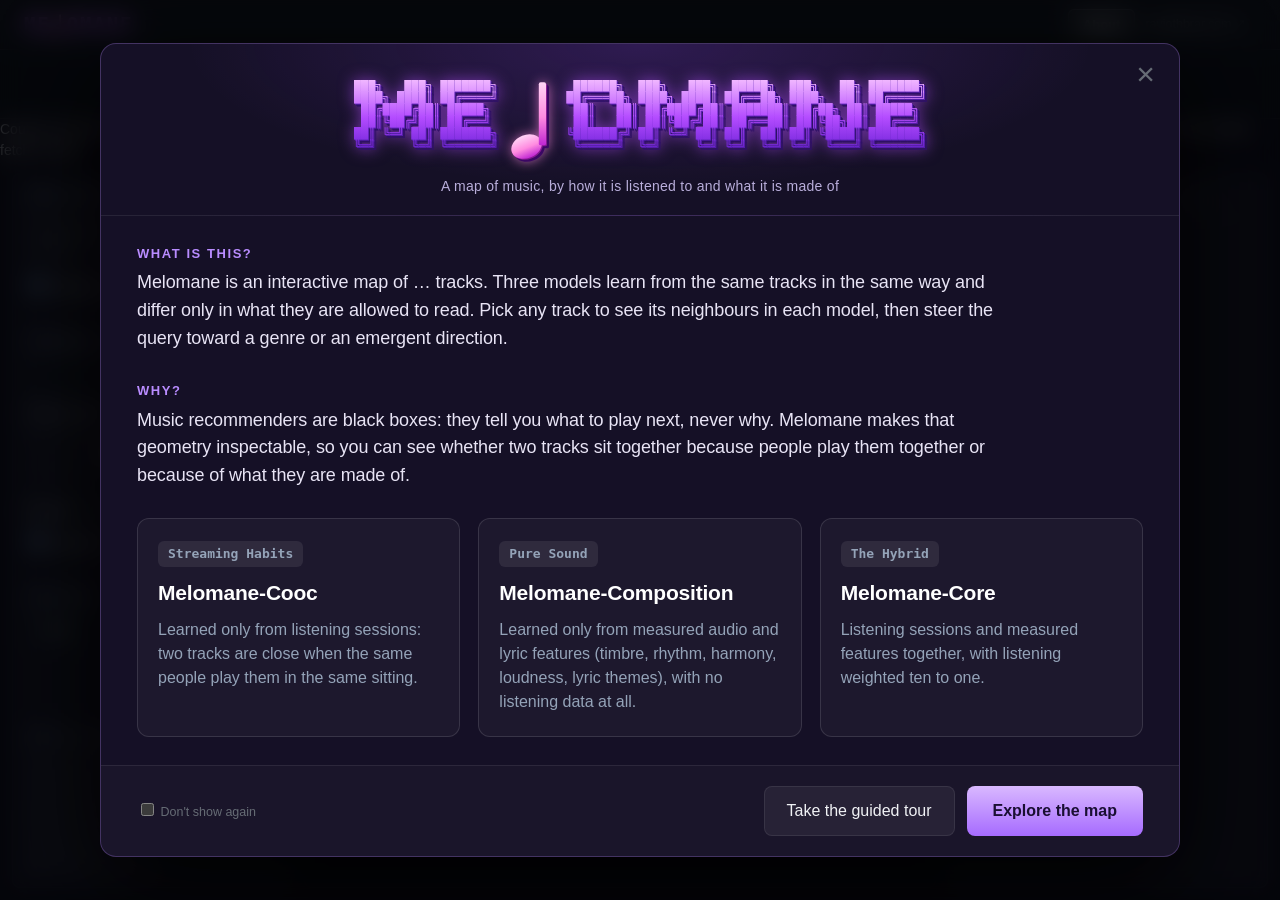
==== commit a21132bd: "feat(explorer): clearer pixel-block logo (round O, pointed A), vector crotchet kept The ANSI-shadow " ====
--- a/apps/explorer/index.html
+++ b/apps/explorer/index.html
@@ -3,89 +3,225 @@
 <head>
   <meta charset="utf-8">
   <meta name="viewport" content="width=device-width, initial-scale=1">
-  <title>Melomane explorer</title>
-  <meta name="description" content="Static explorer for the Melomane music-track embeddings: seed, steer with SLERP, browse modes. Runs entirely in your browser.">
+  <title>Melomane — a map of music</title>
+  <meta name="theme-color" content="#1a0f33">
+  <link rel="icon" href="favicon.svg" type="image/svg+xml">
+  <meta name="description" content="Explore a music embedding where tracks are connected by what people listen to together and by what the tracks are made of, and steer it with spherical interpolation.">
   <link rel="stylesheet" href="style.css">
 </head>
 <body>
+
+  <!-- Minimal Header (Cosmograph / Obsidian Style) -->
   <header class="top">
-    <h1>Melomane <span class="sub">explorer</span></h1>
-    <div id="model-toggle" class="seg" role="radiogroup" aria-label="Model"></div>
-    <span id="status" class="status" role="status" aria-live="polite"></span>
+    <div class="brand">
+      <span class="brand-title" role="img" aria-label="Melomane"><span aria-hidden="true">ME</span><svg class="brand-note" viewBox="0 0 40 72" aria-hidden="true"><defs><linearGradient id="ng3" x1="0" y1="0" x2="0" y2="1"><stop offset="0" stop-color="#ffd6f6"/><stop offset=".55" stop-color="#ff8be0"/><stop offset="1" stop-color="#c026d3"/></linearGradient></defs><ellipse cx="15" cy="57" rx="13.5" ry="10" transform="rotate(-22 15 57)" fill="url(#ng3)"/><rect x="25.5" y="2" width="6.2" height="54" rx="1.6" fill="url(#ng3)"/></svg><span aria-hidden="true">OMANE</span></span>
+    </div>
+
+    <!-- Model Switcher (Center) -->
+    <div class="model-section">
+      <div id="model-toggle" class="seg" role="radiogroup" aria-label="Model"></div>
+      <div id="model-desc" class="model-desc"></div>
+    </div>
+
+    <!-- Actions (Right) -->
+    <div class="top-actions">
+      <button id="btn-open-guide" type="button" class="btn-top-about">About</button>
+      <a href="https://ravjothbrar.com" target="_blank" rel="noopener noreferrer" class="creator-badge" title="Visit Ravjoth Brar's Website">ravjothbrar.com ↗</a>
+      <span id="status" class="status" role="status" aria-live="polite"></span>
+    </div>
   </header>
+
+  <!-- Big Emphasised Search Bar (A Step Lower) -->
+  <div class="search-strip">
+    <div class="search-wrap">
+      <div class="search-input-box">
+        <svg class="search-icon" width="16" height="16" viewBox="0 0 24 24" fill="none" stroke="currentColor" stroke-width="2" stroke-linecap="round" stroke-linejoin="round" aria-hidden="true"><circle cx="11" cy="11" r="8"></circle><line x1="21" y1="21" x2="16.65" y2="16.65"></line></svg>
+        <input id="seed-search" type="search" placeholder="Search tracks or artists…" autocomplete="off" aria-label="Search for a seed track">
+        <span class="search-badge-kbd">/</span>
+      </div>
+      <ul id="seed-suggest" class="suggest" role="listbox" aria-label="Matching tracks"></ul>
+    </div>
+  </div>
+
+  <!-- Minimal Floating Tour Pill -->
+  <div id="tour-banner" class="tour-pill" hidden>
+    <span id="tour-step-badge" class="tour-badge">Step 1 of 4</span>
+    <span id="tour-step-title" style="display:none;"></span>
+    <span id="tour-step-text" class="tour-text">Loading the guided tour…</span>
+    <button id="tour-action-btn" type="button" class="btn-tour-action">Next →</button>
+    <button id="tour-prev-btn" type="button" class="btn-tour-nav" style="display:none;">Back</button>
+    <button id="tour-next-btn" type="button" class="btn-tour-nav" style="display:none;">Next</button>
+    <button id="tour-exit-btn" type="button" class="btn-tour-close" aria-label="Close tutorial">&times;</button>
+  </div>
 
   <div id="error" class="error" hidden></div>
   <noscript><p class="error">The explorer needs JavaScript and WebGL2.</p></noscript>
 
+  <!-- Main 3-Column Interface -->
   <main id="app">
+    <!-- Controls Column (Left) -->
     <aside class="panel controls" aria-label="Controls">
       <section>
-        <h2>Seed</h2>
-        <input id="seed-search" type="search" placeholder="Search artist or title" autocomplete="off" aria-label="Search for a seed track">
-        <ul id="seed-suggest" class="suggest" role="listbox" aria-label="Matching tracks"></ul>
-        <div id="seed-card" class="card muted">Click a point on the map or search to pick a seed track.</div>
+        <h2>Seed Track</h2>
+        <div id="seed-card" class="card muted">Click any point on the graph or search above.</div>
+        <div class="row" style="margin-top: 10px;">
+          <label class="check"><input id="show-artists" type="checkbox" checked> Floating Artist Labels</label>
+        </div>
       </section>
 
       <section>
-        <h2>Steer</h2>
+        <h2>Steering (SLERP)</h2>
         <div class="row">
           <select id="pole-select" aria-label="Pole to add"></select>
-          <button id="pole-add" type="button">Add</button>
+          <button id="pole-add" type="button" class="btn-subtle">+ Add</button>
         </div>
         <ul id="pole-chips" class="chips" aria-label="Selected poles"></ul>
+
         <label class="slider">
-          <span>&theta; = <output id="theta-out">30</output>&deg; <span class="muted" id="theta-cos"></span></span>
+          <div class="slider-header">
+            <span>Rotation Angle &theta;</span>
+            <span class="slider-val"><output id="theta-out">30</output>&deg; <span id="theta-cos" class="muted"></span></span>
+          </div>
+          <div class="slider-desc" id="theta-desc">(Subtle Fusion)</div>
           <input id="theta" type="range" min="0" max="90" step="1" value="30" aria-label="Angle theta in degrees">
         </label>
-        <div class="row">
+        <div class="slider-ticks">
+          <span>0&deg; Exact</span>
+          <span>30&deg; Blend</span>
+          <span>60&deg; Bold</span>
+          <span>90&deg; Shift</span>
+        </div>
+
+        <div class="row" style="margin-top: 14px;">
           <label>Results <select id="k-select" aria-label="Number of results"><option>5</option><option selected>10</option><option>20</option><option>50</option></select></label>
-          <label class="check"><input id="exclude-artist" type="checkbox" checked> artist-disjoint</label>
+          <label class="check"><input id="exclude-artist" type="checkbox" checked> Exclude same artist</label>
         </div>
       </section>
 
       <section>
-        <h2>Colour by</h2>
+        <h2>Color By</h2>
         <select id="color-by" aria-label="Colour points by">
-          <option value="category">Category</option>
-          <option value="mode">Mode</option>
-          <option value="year">Year</option>
+          <option value="category">Genre</option>
+          <option value="mode">Emergent Audio Mode (FastICA)</option>
+          <option value="year">Release Year</option>
         </select>
         <div id="legend" class="legend"></div>
       </section>
+
+      <div class="settings-attribution" style="margin-top: auto; padding-top: 14px; border-top: 1px solid var(--line);">
+        <h2>Data & Licence</h2>
+        <span id="attribution" class="attribution muted" style="font-size: 11.5px; line-height: 1.5; display: block;">Derived from Music4All-Onion (Moscati et al., CIKM 2022, doi:10.1145/3511808.3557656; Zenodo), licensed CC BY 4.0. Listening behaviour in that dataset is Last.fm-derived. This release contains derived embeddings and metadata only - no audio, no lyrics, no per-user data. Licence: CC BY 4.0.</span>
+      </div>
     </aside>
 
+    <!-- Center 2D UMAP Galaxy Stage (Cosmograph / Obsidian Style) -->
     <div id="stage" class="stage">
+      <div id="splash" class="splash" aria-hidden="true"><div class="logo-wrap logo-sm" role="img" aria-label="Melomane"><pre class="logo" aria-hidden="true">██      ██  ██████████
+████  ████  ██
+██  ██  ██  ██
+██  ██  ██  ████████
+██      ██  ██
+██      ██  ██
+██      ██  ██████████</pre><svg class="logo-note" viewBox="0 0 40 72" aria-hidden="true"><defs><linearGradient id="ng2" x1="0" y1="0" x2="0" y2="1"><stop offset="0" stop-color="#ffd6f6"/><stop offset=".55" stop-color="#ff8be0"/><stop offset="1" stop-color="#c026d3"/></linearGradient></defs><ellipse cx="15" cy="57" rx="13.5" ry="10" transform="rotate(-22 15 57)" fill="url(#ng2)"/><rect x="25.5" y="2" width="6.2" height="54" rx="1.6" fill="url(#ng2)"/></svg><pre class="logo" aria-hidden="true">  ██████    ██      ██      ██      ██      ██  ██████████
+██      ██  ████  ████    ██  ██    ████    ██  ██
+██      ██  ██  ██  ██  ██      ██  ████    ██  ██
+██      ██  ██  ██  ██  ██      ██  ██  ██  ██  ████████
+██      ██  ██      ██  ██████████  ██    ████  ██
+██      ██  ██      ██  ██      ██  ██    ████  ██
+  ██████    ██      ██  ██      ██  ██      ██  ██████████</pre></div><span id="splash-msg">Loading the map…</span></div>
       <canvas id="map" role="img" aria-label="2-D map of tracks (UMAP, visualisation only)"></canvas>
+      <canvas id="overlay" aria-hidden="true"></canvas>
       <div id="tooltip" class="tooltip" hidden></div>
       <div class="zoom">
-        <button id="zoom-in" type="button" aria-label="Zoom in">+</button>
-        <button id="zoom-out" type="button" aria-label="Zoom out">&minus;</button>
-        <button id="zoom-reset" type="button" aria-label="Reset view">&#8962;</button>
-      </div>
-      <div class="hint muted">Drag to pan &middot; wheel to zoom &middot; click a point to seed. Layout is UMAP (cosine, 32 neighbours, min_dist 0.004): visualisation only.</div>
-    </div>
-
+        <button id="zoom-in" type="button" aria-label="Zoom in" title="Zoom in">+</button>
+        <button id="zoom-out" type="button" aria-label="Zoom out" title="Zoom out">&minus;</button>
+        <button id="zoom-reset" type="button" aria-label="Reset view" title="Reset view">&#8962;</button>
+      </div>
+      <div id="map-legend" class="map-legend" aria-label="Colour legend"></div>
+      <div class="hint">Drag to navigate &bull; Scroll wheel to zoom &bull; Click any point to select</div>
+    </div>
+
+    <!-- Results Column (Right) -->
     <aside class="panel side" aria-label="Results">
       <div class="tabs" role="tablist">
-        <button id="tab-results" role="tab" aria-selected="true" type="button">Neighbours</button>
-        <button id="tab-modes" role="tab" aria-selected="false" type="button">Mode atlas</button>
+        <button id="tab-results" role="tab" aria-selected="true" type="button">Steered Tracks</button>
+        <button id="tab-modes" role="tab" aria-selected="false" type="button">Mode Atlas</button>
       </div>
       <div id="panel-results">
-        <p id="results-head" class="muted">No seed yet.</p>
+        <p id="results-head" class="muted" style="margin-top:0; font-size:12px;">No seed yet.</p>
         <ol id="results" class="results"></ol>
       </div>
       <div id="panel-modes" hidden>
-        <input id="mode-filter" type="search" placeholder="Filter modes" aria-label="Filter modes">
+        <input id="mode-filter" type="search" placeholder="Filter emergent modes..." aria-label="Filter modes">
         <ul id="mode-list" class="modes"></ul>
         <div id="mode-detail" class="card"></div>
       </div>
     </aside>
   </main>
 
-  <footer class="foot muted">
-    <p id="attribution"></p>
-    <p>Audio previews are &ldquo;search on&hellip;&rdquo; links only: nothing is fetched from streaming services. (The iTunes Search API allows about 20 requests per minute per IP, which is why the explorer never prefetches.) No lyrics, audio or per-user data are included.</p>
-  </footer>
+  <!-- ===================================================================== -->
+  <!-- MINIMALIST WELCOME & ABOUT MODAL                                     -->
+  <!-- ===================================================================== -->
+  <div id="welcome-modal" class="modal-backdrop">
+    <div class="minimal-window" role="dialog" aria-modal="true" aria-labelledby="welcome-title">
+      <button id="close-welcome" class="btn-close-window" aria-label="Close window">&times;</button>
+
+      <div class="modal-brand">
+        <div class="logo-wrap " role="img" aria-label="Melomane"><pre class="logo" aria-hidden="true">███╗   ███╗ ███████╗
+████╗ ████║ ██╔════╝
+██╔████╔██║ █████╗
+██║╚██╔╝██║ ██╔══╝
+██║ ╚═╝ ██║ ███████╗
+╚═╝     ╚═╝ ╚══════╝</pre><svg class="logo-note" viewBox="0 0 40 72" aria-hidden="true"><defs><linearGradient id="ng1" x1="0" y1="0" x2="0" y2="1"><stop offset="0" stop-color="#ffd6f6"/><stop offset=".55" stop-color="#ff8be0"/><stop offset="1" stop-color="#c026d3"/></linearGradient></defs><ellipse cx="15" cy="57" rx="13.5" ry="10" transform="rotate(-22 15 57)" fill="url(#ng1)"/><rect x="25.5" y="2" width="6.2" height="54" rx="1.6" fill="url(#ng1)"/></svg><pre class="logo" aria-hidden="true"> ██████╗  ███╗   ███╗  █████╗  ███╗   ██╗ ███████╗
+██╔═══██╗ ████╗ ████║ ██╔══██╗ ████╗  ██║ ██╔════╝
+██║   ██║ ██╔████╔██║ ███████║ ██╔██╗ ██║ █████╗
+██║   ██║ ██║╚██╔╝██║ ██╔══██║ ██║╚██╗██║ ██╔══╝
+╚██████╔╝ ██║ ╚═╝ ██║ ██║  ██║ ██║ ╚████║ ███████╗
+ ╚═════╝  ╚═╝     ╚═╝ ╚═╝  ╚═╝ ╚═╝  ╚═══╝ ╚══════╝</pre></div>
+        <p id="welcome-title" class="logo-tag">A map of music, by how it is listened to and what it is made of</p>
+      </div>
+
+      <div class="modal-body">
+        <section class="modal-section">
+          <h3>What is this?</h3>
+          <p>Melomane is an interactive map of <span data-fill="n_vocab">…</span> tracks. Three models learn from the same tracks in the same way and differ only in what they are allowed to read. Pick any track to see its neighbours in each model, then steer the query toward a genre or an emergent direction.</p>
+        </section>
+
+        <section class="modal-section">
+          <h3>Why?</h3>
+          <p>Music recommenders are black boxes: they tell you what to play next, never why. Melomane makes that geometry inspectable, so you can see whether two tracks sit together because people play them together or because of what they are made of.</p>
+        </section>
+
+        <div class="modal-models-grid">
+          <div class="modal-model-card">
+            <span class="model-pill">Streaming Habits</span>
+            <strong class="model-card-title">Melomane-Cooc</strong>
+            <p class="model-card-desc">Learned only from listening sessions: two tracks are close when the same people play them in the same sitting.</p>
+          </div>
+          <div class="modal-model-card">
+            <span class="model-pill">Pure Sound</span>
+            <strong class="model-card-title">Melomane-Composition</strong>
+            <p class="model-card-desc">Learned only from measured audio and lyric features (timbre, rhythm, harmony, loudness, lyric themes), with no listening data at all.</p>
+          </div>
+          <div class="modal-model-card">
+            <span class="model-pill">The Hybrid</span>
+            <strong class="model-card-title">Melomane-Core</strong>
+            <p class="model-card-desc">Listening sessions and measured features together, with listening weighted ten to one.</p>
+          </div>
+        </div>
+      </div>
+
+      <div class="window-footer">
+        <label class="check" style="font-size: 12.5px; color: var(--muted); cursor: pointer;">
+          <input id="dont-show-welcome" type="checkbox"> Don't show again
+        </label>
+        <div class="window-footer-right">
+          <button id="btn-start-ts-demo" type="button" class="btn-subtle">Take the guided tour</button>
+          <button id="btn-explore-now" type="button" class="btn-primary">Explore the map</button>
+        </div>
+      </div>
+    </div>
+  </div>
 
   <script type="module" src="explorer.js"></script>
 </body>
--- a/apps/explorer/style.css
+++ b/apps/explorer/style.css
@@ -1,68 +1,842 @@
 :root {
-  --bg: #fafaf9; --panel: #ffffff; --fg: #1c1b1a; --muted: #6b6864; --line: #dcd9d4; --accent: #0072b2; --accent-fg: #ffffff;
-  --warn: #b3261e; --radius: 8px; --gap: 12px;
-  color-scheme: light;
-}
-@media (prefers-color-scheme: dark) {
-  :root:not([data-theme="light"]) {
-    --bg: #131211; --panel: #1d1b1a; --fg: #ecebe8; --muted: #a3a09a; --line: #38352f; --accent: #56b4e9; --accent-fg: #0d0c0b;
-    --warn: #f2b8b5; color-scheme: dark;
-  }
-}
-:root[data-theme="dark"] {
-  --bg: #131211; --panel: #1d1b1a; --fg: #ecebe8; --muted: #a3a09a; --line: #38352f; --accent: #56b4e9; --accent-fg: #0d0c0b;
-  --warn: #f2b8b5; color-scheme: dark;
-}
+  --bg: #0e0c18;
+  --panel: rgba(24, 24, 40, 0.92);
+  --panel-solid: #171b26;
+  --panel-hover: #1e2330;
+  --fg: #f0f2f5;
+  --fg-dim: #9aa0a6;
+  --muted: #666c75;
+  --line: rgba(255, 255, 255, 0.08);
+  --line-light: rgba(255, 255, 255, 0.15);
+  --accent: #b98cff;
+  --brand-1: #f0b6ff;
+  --brand-2: #b44cff;
+  --brand-3: #6b21d6;
+  --brand-note: #ff8be0;
+  --accent-fg: #08090c;
+  --radius-sm: 5px;
+  --radius: 8px;
+  --radius-lg: 12px;
+  --gap: 12px;
+  --font-sans: -apple-system, BlinkMacSystemFont, "Segoe UI", Roboto, "Inter", sans-serif;
+  --font-mono: ui-monospace, "SF Mono", "JetBrains Mono", Menlo, Consolas, monospace;
+  color-scheme: dark;
+}
+
 * { box-sizing: border-box; }
-html, body { height: 100%; }
-body { margin: 0; background: var(--bg); color: var(--fg); font: 14px/1.4 system-ui, -apple-system, "Segoe UI", Roboto, sans-serif;
-  display: flex; flex-direction: column; }
-h1 { font-size: 18px; margin: 0; } h1 .sub { color: var(--muted); font-weight: 400; }
-h2 { font-size: 12px; text-transform: uppercase; letter-spacing: .06em; color: var(--muted); margin: 0 0 6px; }
+html, body {
+  height: 100%;
+  margin: 0;
+  padding: 0;
+  background: var(--bg);
+  color: var(--fg);
+  font: 14px/1.5 var(--font-sans);
+  -webkit-font-smoothing: antialiased;
+}
+
+body {
+  display: flex;
+  flex-direction: column;
+  overflow: hidden;
+}
+
+/* Scrollbars */
+::-webkit-scrollbar { width: 5px; height: 5px; }
+::-webkit-scrollbar-track { background: transparent; }
+::-webkit-scrollbar-thumb { background: rgba(255, 255, 255, 0.12); border-radius: 3px; }
+::-webkit-scrollbar-thumb:hover { background: rgba(255, 255, 255, 0.24); }
+
+/* Typography */
+h1 { font-size: 16px; font-weight: 700; margin: 0; letter-spacing: -0.2px; }
+h2 { font-size: 12px; font-weight: 700; text-transform: uppercase; letter-spacing: .08em; color: #94a3b8; margin: 0 0 8px; }
 .muted { color: var(--muted); }
-.top { display: flex; gap: var(--gap); align-items: center; padding: 8px 16px; border-bottom: 1px solid var(--line); flex-wrap: wrap; }
-.status { margin-left: auto; color: var(--muted); font-size: 12px; }
-.error { margin: 8px 16px; padding: 8px 12px; border: 1px solid var(--warn); color: var(--warn); border-radius: var(--radius); }
-main { flex: 1; min-height: 0; display: grid; grid-template-columns: 280px minmax(0, 1fr) 340px; gap: var(--gap); padding: var(--gap) 16px; }
-.panel { background: var(--panel); border: 1px solid var(--line); border-radius: var(--radius); padding: var(--gap); overflow: auto; min-height: 0; }
-.panel section + section { margin-top: 16px; }
-.stage { position: relative; min-height: 320px; border: 1px solid var(--line); border-radius: var(--radius); background: var(--panel); overflow: hidden; }
-canvas { display: block; width: 100%; height: 100%; touch-action: none; cursor: grab; }
-canvas.dragging { cursor: grabbing; }
-.tooltip { position: absolute; pointer-events: none; padding: 4px 8px; font-size: 12px; background: var(--fg); color: var(--bg);
-  border-radius: 4px; max-width: 280px; z-index: 3; }
-.zoom { position: absolute; right: 8px; top: 8px; display: flex; flex-direction: column; gap: 4px; }
-.hint { position: absolute; left: 8px; bottom: 6px; right: 8px; font-size: 11px; pointer-events: none; }
-button, select, input[type="search"] { font: inherit; color: var(--fg); background: var(--panel); border: 1px solid var(--line);
-  border-radius: 6px; padding: 5px 8px; }
-button { cursor: pointer; } button:hover { border-color: var(--accent); }
-button:focus-visible, select:focus-visible, input:focus-visible { outline: 2px solid var(--accent); outline-offset: 1px; }
-input[type="search"] { width: 100%; }
-.row { display: flex; gap: 8px; align-items: center; margin: 6px 0; flex-wrap: wrap; } .row select { flex: 1; min-width: 0; }
-.slider { display: block; margin: 8px 0; } .slider input { width: 100%; }
-.check { display: inline-flex; gap: 4px; align-items: center; }
-.seg { display: inline-flex; border: 1px solid var(--line); border-radius: 6px; overflow: hidden; }
-.seg button { border: 0; border-radius: 0; background: transparent; }
-.seg button[aria-checked="true"] { background: var(--accent); color: var(--accent-fg); }
-.card { border: 1px solid var(--line); border-radius: 6px; padding: 8px; margin-top: 8px; font-size: 13px; }
-.chips, .suggest, .results, .modes { list-style: none; margin: 0; padding: 0; }
-.chips li { display: flex; gap: 6px; align-items: center; padding: 3px 0; }
-.chips input[type="number"] { width: 4.5em; font: inherit; color: var(--fg); background: var(--panel); border: 1px solid var(--line); border-radius: 4px; }
-.suggest li button { width: 100%; text-align: left; border: 0; border-bottom: 1px solid var(--line); border-radius: 0; }
-.results { counter-reset: r; }
-.results li { padding: 6px 0; border-bottom: 1px solid var(--line); }
-.results .name { border: 0; background: none; padding: 0; text-align: left; font-weight: 600; color: var(--accent); }
-.results .meta, .results .links { font-size: 12px; color: var(--muted); display: block; }
-.results .links a { color: var(--muted); margin-right: 8px; }
-.tabs { display: flex; gap: 4px; margin-bottom: 8px; }
-.tabs button[aria-selected="true"] { background: var(--accent); color: var(--accent-fg); border-color: var(--accent); }
-.modes li button { width: 100%; text-align: left; border: 0; border-bottom: 1px solid var(--line); border-radius: 0; }
-.legend { display: flex; flex-wrap: wrap; gap: 4px 10px; margin-top: 8px; font-size: 12px; }
-.legend i { display: inline-block; width: 10px; height: 10px; border-radius: 50%; margin-right: 4px; vertical-align: middle; }
-.legend .ramp { display: block; width: 100%; height: 8px; border-radius: 4px; background: linear-gradient(90deg, #440154, #3b528b, #21918c, #5ec962, #fde725); }
-.foot { padding: 6px 16px 12px; font-size: 11px; } .foot p { margin: 2px 0; }
-@media (max-width: 960px) {
-  body { height: auto; }
+
+/* Top Header (Cosmograph / Obsidian Minimalist Style - Bright & Emphasised) */
+.top {
+  display: flex;
+  align-items: center;
+  justify-content: space-between;
+  gap: 16px;
+  padding: 8px 24px;
+  background: #11141c;
+  border-bottom: 1px solid var(--line);
+  z-index: 25;
+  height: 50px;
+}
+.brand {
+  display: flex;
+  align-items: baseline;
+  gap: 8px;
+  white-space: nowrap;
+}
+.brand-title {
+  font-size: 18px;
+  font-weight: 700;
+  color: #fff;
+  letter-spacing: -0.3px;
+}
+
+/* Model Toggle Segmented Control */
+.model-section {
+  display: flex;
+  align-items: center;
+  gap: 12px;
+}
+.seg {
+  display: inline-flex;
+  background: rgba(255, 255, 255, 0.06);
+  border: 1px solid rgba(255, 255, 255, 0.16);
+  border-radius: 6px;
+  padding: 2px;
+}
+.seg button {
+  border: 0;
+  border-radius: 4px;
+  background: transparent;
+  color: #cbd5e1;
+  font-size: 13px;
+  font-weight: 600;
+  padding: 5px 14px;
+  cursor: pointer;
+  transition: all 0.15s ease;
+}
+.seg button:hover {
+  color: #fff;
+}
+.seg button[aria-checked="true"] {
+  background: rgba(255, 255, 255, 0.22);
+  color: #fff;
+  font-weight: 700;
+  box-shadow: 0 1px 4px rgba(0, 0, 0, 0.4);
+}
+.model-desc {
+  font-size: 13px;
+  font-weight: 500;
+  color: #cbd5e1;
+}
+
+/* Dedicated Search Strip (A Step Lower - Bright Outline & Emphasised) */
+.search-strip {
+  display: flex;
+  justify-content: center;
+  align-items: center;
+  padding: 10px 20px;
+  background: #0d1017;
+  border-bottom: 1px solid var(--line);
+  z-index: 24;
+}
+.search-wrap {
+  position: relative;
+  width: 100%;
+  max-width: 680px;
+}
+.search-input-box {
+  width: 100%;
+  height: 48px;
+  display: flex;
+  align-items: center;
+  gap: 12px;
+  background: rgba(26, 31, 44, 0.96);
+  border: 1.5px solid rgba(255, 255, 255, 0.28);
+  border-radius: 10px;
+  padding: 0 18px;
+  box-shadow: 0 0 16px rgba(185, 140, 255, 0.12), 0 4px 20px rgba(0, 0, 0, 0.7);
+  transition: all 0.18s ease;
+}
+.search-input-box:hover {
+  border-color: rgba(255, 255, 255, 0.8);
+  box-shadow: 0 0 22px rgba(185, 140, 255, 0.22), 0 4px 24px rgba(0, 0, 0, 0.8);
+}
+.search-input-box:focus-within {
+  border-color: #b98cff;
+  background: #101524;
+  box-shadow: 0 0 0 3px rgba(185, 140, 255, 0.35), 0 0 28px rgba(185, 140, 255, 0.4);
+}
+.search-icon {
+  color: #94a3b8;
+  flex-shrink: 0;
+  width: 18px;
+  height: 18px;
+}
+.search-input-box:focus-within .search-icon {
+  color: #b98cff;
+}
+input[type="search"] {
+  flex: 1;
+  background: transparent;
+  border: 0;
+  outline: none;
+  color: #fff;
+  font-size: 15px;
+  font-weight: 500;
+  letter-spacing: -0.1px;
+}
+input[type="search"]::placeholder { color: #828a99; }
+.search-badge-kbd {
+  font-size: 12px;
+  font-family: var(--font-mono);
+  background: rgba(255, 255, 255, 0.12);
+  border: 1px solid rgba(255, 255, 255, 0.22);
+  border-radius: 5px;
+  padding: 2px 8px;
+  color: #fff;
+  font-weight: 600;
+}
+
+/* Autocomplete Suggest Dropdown */
+.suggest {
+  position: absolute;
+  top: calc(100% + 6px);
+  left: 0;
+  right: 0;
+  background: #181c28;
+  border: 1px solid rgba(255, 255, 255, 0.16);
+  border-radius: 10px;
+  box-shadow: 0 20px 50px rgba(0, 0, 0, 0.9);
+  max-height: 380px;
+  overflow-y: auto;
+  z-index: 100;
+  list-style: none;
+  margin: 0;
+  padding: 6px;
+}
+.suggest li button {
+  width: 100%;
+  text-align: left;
+  background: transparent;
+  border: 0;
+  border-radius: 4px;
+  padding: 6px 8px;
+  font-size: 12px;
+  color: var(--fg);
+  cursor: pointer;
+  display: block;
+}
+.suggest li button:hover {
+  background: rgba(255, 255, 255, 0.08);
+  color: #fff;
+}
+
+/* Top Actions */
+.top-actions {
+  display: flex;
+  align-items: center;
+  gap: 10px;
+  margin-left: auto;
+}
+.btn-top-about {
+  background: rgba(255, 255, 255, 0.1);
+  border: 1px solid rgba(255, 255, 255, 0.28);
+  color: #fff;
+  font-size: 13px;
+  font-weight: 600;
+  padding: 5px 14px;
+  border-radius: 6px;
+  cursor: pointer;
+  transition: all 0.15s ease;
+}
+.btn-top-about:hover {
+  background: rgba(255, 255, 255, 0.2);
+  border-color: rgba(255, 255, 255, 0.5);
+  color: #fff;
+}
+.btn-nav {
+  background: rgba(255, 255, 255, 0.05);
+  border: 1px solid var(--line);
+  color: var(--fg-dim);
+  font-size: 12px;
+  padding: 4px 10px;
+  border-radius: 6px;
+  cursor: pointer;
+}
+.btn-nav:hover {
+  background: rgba(255, 255, 255, 0.09);
+  color: #fff;
+  border-color: var(--line-light);
+}
+.btn-ghost {
+  background: transparent;
+  border: 0;
+  color: #cbd5e1;
+  font-size: 12px;
+  cursor: pointer;
+  padding: 4px 8px;
+}
+.btn-ghost:hover { color: #fff; }
+.creator-badge {
+  font-size: 12.5px;
+  text-decoration: none;
+  color: #cbd5e1;
+  font-weight: 500;
+  transition: color 0.15s ease;
+}
+.creator-badge:hover { color: #fff; }
+.status {
+  font-size: 10.5px;
+  font-family: var(--font-mono);
+  color: var(--muted);
+  white-space: nowrap;
+}
+
+/* Floating Tour Pill (Minimal Cosmograph Player Style) */
+.tour-pill {
+  position: absolute;
+  top: 118px;
+  left: 50%;
+  transform: translateX(-50%);
+  background: rgba(14, 16, 22, 0.96);
+  backdrop-filter: blur(16px);
+  -webkit-backdrop-filter: blur(16px);
+  border: 1px solid rgba(255, 255, 255, 0.18);
+  border-radius: 24px;
+  padding: 6px 14px;
+  display: flex;
+  align-items: center;
+  gap: 10px;
+  font-size: 12px;
+  box-shadow: 0 8px 30px rgba(0, 0, 0, 0.7);
+  z-index: 20;
+}
+.tour-pill[hidden] {
+  display: none !important;
+}
+.tour-badge {
+  background: rgba(255, 255, 255, 0.1);
+  color: #fff;
+  font-size: 10px;
+  font-family: var(--font-mono);
+  font-weight: 600;
+  padding: 2px 6px;
+  border-radius: 10px;
+}
+.tour-text {
+  color: #e2e8f0;
+}
+.btn-tour-action {
+  background: #fff;
+  color: #000;
+  border: 0;
+  border-radius: 14px;
+  font-size: 11px;
+  font-weight: 600;
+  padding: 4px 10px;
+  cursor: pointer;
+}
+.btn-tour-action:hover {
+  background: #e2e8f0;
+}
+.btn-tour-close {
+  background: transparent;
+  border: 0;
+  color: var(--muted);
+  font-size: 15px;
+  cursor: pointer;
+  padding: 0 4px;
+  line-height: 1;
+}
+.btn-tour-close:hover { color: #fff; }
+
+/* Main Layout */
+main {
+  flex: 1;
+  min-height: 0;
+  display: grid;
+  grid-template-columns: 280px minmax(0, 1fr) 320px;
+  gap: var(--gap);
+  padding: var(--gap);
+}
+
+/* Side Panels */
+.panel {
+  background: var(--panel);
+  border: 1px solid var(--line);
+  border-radius: var(--radius);
+  padding: 12px 14px;
+  overflow-y: auto;
+  min-height: 0;
+  display: flex;
+  flex-direction: column;
+}
+.panel section + section {
+  margin-top: 14px;
+  padding-top: 14px;
+  border-top: 1px solid var(--line);
+}
+
+/* Card */
+.card {
+  background: rgba(255, 255, 255, 0.03);
+  border: 1px solid var(--line);
+  border-radius: var(--radius-sm);
+  padding: 8px 10px;
+  font-size: 12px;
+}
+.card strong {
+  display: block;
+  font-size: 13px;
+  color: #fff;
+  margin-bottom: 2px;
+}
+
+/* Steer Slider */
+.slider { display: block; margin: 8px 0 4px; }
+.slider-header { display: flex; justify-content: space-between; font-size: 12px; font-weight: 500; }
+.slider-val { font-family: var(--font-mono); color: #fff; font-weight: 600; }
+.slider-desc { color: var(--muted); font-size: 11px; margin-top: 2px; }
+input[type="range"] {
+  -webkit-appearance: none;
+  appearance: none;
+  width: 100%;
+  height: 4px;
+  border-radius: 2px;
+  background: rgba(255, 255, 255, 0.1);
+  outline: none;
+  margin: 8px 0;
+}
+input[type="range"]::-webkit-slider-thumb {
+  -webkit-appearance: none;
+  appearance: none;
+  width: 13px;
+  height: 13px;
+  border-radius: 50%;
+  background: #fff;
+  cursor: pointer;
+}
+.slider-ticks {
+  display: flex;
+  justify-content: space-between;
+  font-size: 10px;
+  color: var(--muted);
+  font-family: var(--font-mono);
+}
+
+/* Inputs & Form Rows */
+.row { display: flex; gap: 6px; align-items: center; margin: 6px 0; flex-wrap: wrap; }
+.row select { flex: 1; min-width: 0; }
+button {
+  font: inherit;
+  color: var(--fg);
+  background: rgba(255, 255, 255, 0.04);
+  border: 1px solid var(--line);
+  border-radius: var(--radius-sm);
+  padding: 5px 8px;
+  font-size: 12px;
+  cursor: pointer;
+  transition: all 0.15s ease;
+}
+button:hover {
+  background: rgba(255, 255, 255, 0.08);
+  border-color: var(--line-light);
+}
+
+select {
+  font: inherit;
+  color: #f1f5f9;
+  background: #141722;
+  border: 1px solid rgba(255, 255, 255, 0.18);
+  border-radius: var(--radius-sm);
+  padding: 6px 10px;
+  font-size: 12px;
+  cursor: pointer;
+  outline: none;
+  transition: all 0.15s ease;
+}
+select:hover {
+  border-color: rgba(255, 255, 255, 0.3);
+  background: #181d2a;
+}
+select:focus {
+  border-color: rgba(185, 140, 255, 0.7);
+  box-shadow: 0 0 0 2px rgba(185, 140, 255, 0.15);
+}
+optgroup {
+  background: #1c2130;
+  color: #b98cff;
+  font-weight: 700;
+  font-size: 11px;
+  padding: 4px 6px;
+}
+option {
+  background: #141722;
+  color: #f1f5f9;
+  font-size: 12px;
+  padding: 6px 10px;
+}
+option:hover, option:focus, option:checked {
+  background: #252c3e;
+  color: #ffffff;
+}
+.btn-subtle {
+  background: rgba(255, 255, 255, 0.06);
+  border: 1px solid var(--line);
+}
+.btn-primary {
+  background: linear-gradient(180deg, #d9b8ff, #a66bff);
+  color: #1a0f33;
+  font-weight: 600;
+  border: 0;
+}
+.btn-primary:hover {
+  filter: brightness(1.08);
+}
+
+/* Selected Poles Chips */
+.chips { list-style: none; margin: 6px 0 0; padding: 0; display: flex; flex-direction: column; gap: 4px; }
+.chips li {
+  display: flex;
+  gap: 6px;
+  align-items: center;
+  justify-content: space-between;
+  background: rgba(255, 255, 255, 0.03);
+  border: 1px solid var(--line);
+  border-radius: 4px;
+  padding: 4px 6px;
+  font-size: 11.5px;
+}
+.chips input[type="number"] {
+  width: 4em;
+  background: rgba(0, 0, 0, 0.3);
+  border: 1px solid var(--line);
+  color: var(--fg);
+  border-radius: 3px;
+  padding: 2px 4px;
+  font-family: var(--font-mono);
+}
+
+/* 2D Stage / Canvas (Obsidian & Cosmograph Void Style) */
+.stage {
+  position: relative;
+  min-height: 380px;
+  border: 1px solid var(--line);
+  border-radius: var(--radius);
+  /* soft pool of light behind the map: the point bloom is drawn additively on top of this */
+  background:
+    radial-gradient(ellipse 70% 62% at 50% 46%, rgba(66, 82, 138, 0.30) 0%, rgba(40, 50, 84, 0.16) 42%, rgba(0, 0, 0, 0) 78%),
+    linear-gradient(180deg, #151926 0%, #0e1119 100%);
+  overflow: hidden;
+}
+canvas { display: block; width: 100%; height: 100%; touch-action: none; }
+canvas#map { cursor: grab; }
+canvas#map.dragging { cursor: grabbing; }
+canvas#overlay { position: absolute; top: 0; left: 0; width: 100%; height: 100%; pointer-events: none; z-index: 2; }
+
+/* Tooltip & Zoom Controls */
+.tooltip {
+  position: absolute;
+  pointer-events: none;
+  padding: 5px 8px;
+  font-size: 11.5px;
+  background: rgba(24, 28, 40, 0.96);
+  border: 1px solid var(--line-light);
+  color: var(--fg);
+  border-radius: 8px;
+  max-width: 320px;
+  z-index: 10;
+  backdrop-filter: blur(8px);
+}
+.zoom {
+  position: absolute;
+  right: 10px;
+  top: 10px;
+  display: flex;
+  flex-direction: column;
+  gap: 4px;
+  z-index: 5;
+}
+.zoom button {
+  width: 28px;
+  height: 28px;
+  display: flex;
+  align-items: center;
+  justify-content: center;
+  background: rgba(30, 35, 50, 0.88);
+  border: 1px solid var(--line-light);
+  border-radius: 7px;
+  font-size: 14px;
+  padding: 0;
+  backdrop-filter: blur(6px);
+}
+.zoom button:hover { background: rgba(52, 60, 84, 0.95); }
+
+/* On-map legend (bottom-left): the biggest genres, same colours as the points */
+.map-legend {
+  position: absolute;
+  left: 12px;
+  bottom: 12px;
+  display: flex;
+  flex-wrap: wrap;
+  align-items: center;
+  gap: 4px 12px;
+  max-width: min(520px, calc(100% - 90px));
+  padding: 7px 12px;
+  font-size: 11.5px;
+  color: #cfd6e6;
+  background: rgba(20, 24, 36, 0.78);
+  border: 1px solid var(--line);
+  border-radius: 10px;
+  backdrop-filter: blur(8px);
+  -webkit-backdrop-filter: blur(8px);
+  pointer-events: none;
+  z-index: 4;
+}
+.map-legend b { font-size: 10px; letter-spacing: .09em; text-transform: uppercase; color: #8f9ab3; font-weight: 700; }
+.map-legend span { display: inline-flex; align-items: center; gap: 6px; }
+.map-legend i { width: 8px; height: 8px; border-radius: 50%; display: inline-block; }
+.map-legend .ramp { width: 70px; height: 7px; border-radius: 4px; background: linear-gradient(90deg, #440154, #3b528b, #21918c, #5ec962, #fde725); }
+.hint {
+  position: absolute;
+  top: 12px;
+  left: 50%;
+  transform: translateX(-50%);
+  font-size: 11px;
+  color: var(--muted);
+  pointer-events: none;
+  white-space: nowrap;
+}
+
+/* Results Panel */
+.tabs { display: flex; gap: 4px; margin-bottom: 8px; border-bottom: 1px solid var(--line); padding-bottom: 6px; }
+.tabs button {
+  flex: 1;
+  border: 0;
+  background: transparent;
+  color: var(--muted);
+  font-size: 11.5px;
+  padding: 4px;
+  border-radius: 4px;
+}
+.tabs button[aria-selected="true"] {
+  background: rgba(255, 255, 255, 0.08);
+  color: #fff;
+  font-weight: 600;
+}
+.results { list-style: none; margin: 0; padding: 0; display: flex; flex-direction: column; gap: 6px; }
+.results li {
+  background: rgba(255, 255, 255, 0.02);
+  border: 1px solid var(--line);
+  border-radius: 6px;
+  padding: 6px 8px;
+  transition: all 0.12s ease;
+}
+.results li:hover {
+  background: rgba(255, 255, 255, 0.05);
+  border-color: var(--line-light);
+}
+.results .name {
+  border: 0;
+  background: none;
+  padding: 0;
+  text-align: left;
+  font-weight: 600;
+  color: #fff;
+  font-size: 12px;
+  display: block;
+  margin-bottom: 2px;
+}
+.results .meta { font-size: 11px; color: var(--muted); font-family: var(--font-mono); margin-bottom: 4px; display: block; }
+.results .links { font-size: 11px; color: var(--muted); display: flex; gap: 8px; }
+.results .links a { color: var(--fg-dim); text-decoration: none; }
+.results .links a:hover { color: #fff; text-decoration: underline; }
+
+/* Mode Atlas */
+.modes { list-style: none; margin: 6px 0 0; padding: 0; display: flex; flex-direction: column; gap: 3px; max-height: 260px; overflow-y: auto; }
+.modes li button { width: 100%; text-align: left; font-size: 11.5px; padding: 5px 6px; border-radius: 4px; background: rgba(255, 255, 255, 0.02); }
+.modes li button:hover { background: rgba(255, 255, 255, 0.06); color: #fff; }
+
+/* Legend */
+.legend { display: flex; flex-wrap: wrap; gap: 4px 8px; margin-top: 8px; font-size: 11px; }
+.legend i { display: inline-block; width: 8px; height: 8px; border-radius: 50%; margin-right: 5px; }
+.legend .ramp { display: inline-block; width: 90px; height: 7px; border-radius: 4px; background: linear-gradient(90deg, #440154, #3b528b, #21918c, #5ec962, #fde725); }
+.suggest li.empty { padding: 8px 10px; font-size: 12px; color: var(--muted); }
+
+/* ========================================================================= */
+/* MINIMALIST WELCOME MODAL (Benji / Linear / WorkOS dialog style)            */
+/* ========================================================================= */
+.modal-backdrop {
+  position: fixed;
+  top: 0; left: 0; width: 100vw; height: 100vh;
+  background: rgba(3, 4, 7, 0.75);
+  backdrop-filter: blur(12px);
+  -webkit-backdrop-filter: blur(12px);
+  display: flex;
+  align-items: center;
+  justify-content: center;
+  z-index: 99999;
+  padding: 16px;
+}
+.modal-backdrop[hidden] { display: none; }
+
+.minimal-window {
+  position: relative;
+  width: min(1080px, 95vw);
+  background: #151026;
+  border: 1px solid rgba(185, 140, 255, 0.28);
+  border-radius: 16px;
+  box-shadow: 0 30px 100px rgba(0, 0, 0, 0.95);
+  display: flex;
+  flex-direction: column;
+  overflow: hidden;
+  animation: windowFadeIn 0.18s ease-out;
+}
+@keyframes windowFadeIn {
+  0% { transform: scale(0.97); opacity: 0; }
+  100% { transform: scale(1); opacity: 1; }
+}
+
+/* Retro purple pixel-block wordmark (every pixel is two full-block characters, so the glyphs stay crisp and legible: round O, pointed A).
+   The crotchet is a vector standing in for the L.  Depth comes from stacked offset drop-shadows rather than box-drawing outlines. */
+.logo {
+  margin: 0;
+  font: 700 1em/1 "Cascadia Mono", "SF Mono", Consolas, "Liberation Mono", monospace;
+  white-space: pre;
+  background: linear-gradient(180deg, var(--brand-1) 0%, var(--brand-2) 52%, var(--brand-3) 100%);
+  -webkit-background-clip: text;
+  background-clip: text;
+  color: transparent;
+  filter: drop-shadow(.1em .1em 0 #5b21b6) drop-shadow(.2em .2em 0 #2e1065) drop-shadow(0 0 .6em rgba(180, 76, 255, 0.55));
+  user-select: none;
+}
+.logo-wrap { display: inline-flex; align-items: flex-start; justify-content: center; gap: .9em; font-size: clamp(4.6px, 1.45vw, 12px); line-height: 1; }
+.logo-note { height: 7em; width: 3.9em; flex: none;
+  filter: drop-shadow(.1em .1em 0 #86198f) drop-shadow(.2em .2em 0 #3b0764) drop-shadow(0 0 .5em rgba(255, 139, 224, 0.65)); }
+.logo-wrap.logo-sm { font-size: clamp(4px, 1.2vw, 9px); }
+.modal-brand { padding: 30px 36px 18px; text-align: center; border-bottom: 1px solid var(--line);
+  background: radial-gradient(ellipse 60% 120% at 50% 0%, rgba(150, 70, 255, 0.20), rgba(0, 0, 0, 0) 70%); }
+.logo-tag { margin: 12px 0 0; font-size: 14px; color: #b9aedb; letter-spacing: .02em; }
+
+.modal-section h3 { margin: 0 0 6px; font-size: 13px; letter-spacing: .12em; text-transform: uppercase; color: var(--accent); font-weight: 700; }
+.modal-section p { margin: 0; color: #e8e4f5; font-size: 18px; line-height: 1.55; letter-spacing: -0.1px; }
+.modal-section { max-width: 860px; }
+
+/* Brand wordmark in the header: ME + crotchet + OMANE, same gradient */
+.brand-title {
+  display: inline-flex; align-items: center; gap: 1px;
+  font: 800 19px/1 "Cascadia Mono", "SF Mono", Consolas, monospace; letter-spacing: .1em;
+  background: linear-gradient(180deg, var(--brand-1), var(--brand-2) 60%, var(--brand-3)); -webkit-background-clip: text; background-clip: text; color: transparent;
+  filter: drop-shadow(0 0 6px rgba(180, 76, 255, 0.5));
+}
+.brand-note { width: .6em; height: 1.08em; fill: var(--brand-note); margin: 0 .12em 0 .02em; align-self: center; filter: drop-shadow(0 0 4px rgba(255, 139, 224, 0.7)); }
+
+/* Loading splash */
+.splash { position: absolute; inset: 0; z-index: 6; display: flex; flex-direction: column; align-items: center; justify-content: center; gap: 16px;
+  background: linear-gradient(180deg, #151026, #0d0a18); transition: opacity .35s ease; }
+.splash.done { opacity: 0; pointer-events: none; }
+.splash span { font-size: 12px; color: #a99bd0; font-family: var(--font-mono); }
+.btn-close-window {
+  position: absolute; top: 10px; right: 14px; z-index: 2;
+  background: transparent;
+  border: 0;
+  color: var(--muted);
+  font-size: 32px;
+  cursor: pointer;
+  padding: 4px 10px;
+  line-height: 1;
+}
+.btn-close-window:hover { color: #fff; }
+
+.modal-body {
+  padding: 28px 36px;
+  display: flex;
+  flex-direction: column;
+  gap: 28px;
+  max-height: 75vh;
+  overflow-y: auto;
+}
+
+/* 3-Column Models Grid */
+.modal-models-grid {
+  display: grid;
+  grid-template-columns: repeat(3, 1fr);
+  gap: 18px;
+}
+.modal-model-card {
+  background: rgba(255, 255, 255, 0.035);
+  border: 1px solid rgba(255, 255, 255, 0.12);
+  border-radius: 12px;
+  padding: 22px 20px;
+  display: flex;
+  flex-direction: column;
+  gap: 10px;
+}
+.model-pill {
+  font-size: 13px;
+  font-family: var(--font-mono);
+  font-weight: 600;
+  color: #94a3b8;
+  background: rgba(255, 255, 255, 0.08);
+  padding: 3px 10px;
+  border-radius: 6px;
+  align-self: flex-start;
+}
+.model-card-title {
+  font-size: 21px;
+  color: #fff;
+  font-weight: 700;
+  letter-spacing: -0.2px;
+}
+.model-card-desc {
+  font-size: 16px;
+  color: #94a3b8;
+  margin: 0;
+  line-height: 1.5;
+}
+
+.window-footer {
+  display: flex;
+  align-items: center;
+  justify-content: space-between;
+  padding: 20px 36px;
+  background: rgba(255, 255, 255, 0.02);
+  border-top: 1px solid var(--line);
+}
+.window-footer .check {
+  font-size: 16px;
+  color: var(--muted);
+}
+.window-footer-right {
+  display: flex;
+  gap: 12px;
+}
+.window-footer-right .btn-subtle {
+  font-size: 16px;
+  padding: 12px 22px;
+  border-radius: 8px;
+  font-weight: 500;
+}
+.window-footer-right .btn-primary {
+  font-size: 16px;
+  padding: 12px 26px;
+  border-radius: 8px;
+  font-weight: 600;
+}
+
+/* Responsive */
+@media (max-width: 900px) {
+  body { height: auto; overflow: auto; }
   main { grid-template-columns: 1fr; }
   .stage { height: 60vh; }
-}
+  .modal-models-grid { grid-template-columns: 1fr; }
+  .modal-section p { font-size: 16px; }
+  .modal-brand { padding: 22px 16px 14px; }
+  .modal-body { padding: 20px 18px; }
+}
+
+/* Phones: header wraps, model switcher spans the width, pop-up stacks and scrolls inside the viewport */
+@media (max-width: 700px) {
+  .top { flex-wrap: wrap; height: auto; padding: 8px 12px; gap: 8px; }
+  .model-section { order: 3; width: 100%; }
+  .model-desc, .top-actions .status { display: none; }
+  .seg { width: 100%; }
+  .seg button { flex: 1; padding: 6px 4px; font-size: 12px; }
+  .search-strip { padding: 8px 12px; }
+  .search-input-box { height: 42px; padding: 0 12px; }
+  .tour-pill { top: auto; bottom: 12px; left: 12px; right: 12px; transform: none; flex-wrap: wrap; border-radius: 14px; }
+  .modal-backdrop { align-items: flex-start; padding: 8px; }
+  .minimal-window { width: 100%; max-height: calc(100vh - 16px); }
+  .modal-body { flex: 1 1 auto; max-height: none; min-height: 0; }
+  .window-footer { flex-direction: column; align-items: stretch; gap: 12px; padding: 14px 16px; }
+  .window-footer-right { flex-direction: column; }
+  .window-footer-right button { width: 100%; font-size: 15px; padding: 12px 16px; }
+  .map-legend { max-width: calc(100% - 24px); }
+  .stage { order: -1; height: 64vh; min-height: 340px; }          /* the map first, controls and results below it */
+}
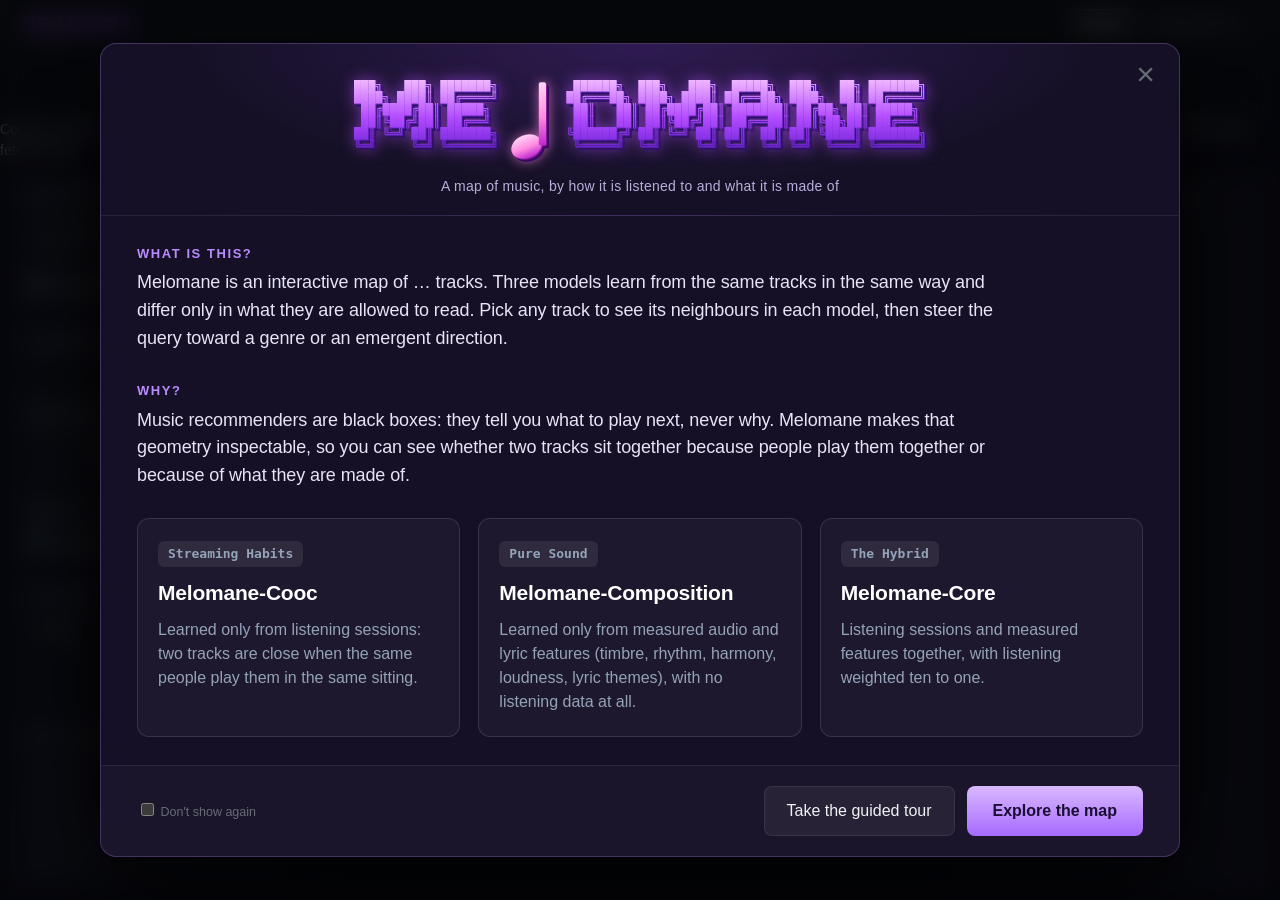
==== commit 5e661aa1: "feat: publish artist names (owner decision) with attribution; large-screen gate for phones - configs" ====
--- a/apps/explorer/index.html
+++ b/apps/explorer/index.html
@@ -10,6 +10,19 @@
   <link rel="stylesheet" href="style.css">
 </head>
 <body>
+
+  <!-- Large-screen gate: shown instead of the app on phones (see isPhoneLike in math.js); no data is fetched when it is shown -->
+  <section id="device-gate" class="device-gate" hidden aria-labelledby="gate-title">
+    <div class="gate-card">
+      <span class="brand-title gate-brand" role="img" aria-label="Melomane"><span aria-hidden="true">ME</span><svg class="brand-note" viewBox="0 0 40 72" aria-hidden="true"><defs><linearGradient id="ng9" x1="0" y1="0" x2="0" y2="1"><stop offset="0" stop-color="#ffd6f6"/><stop offset=".55" stop-color="#ff8be0"/><stop offset="1" stop-color="#c026d3"/></linearGradient></defs><ellipse cx="15" cy="57" rx="13.5" ry="10" transform="rotate(-22 15 57)" fill="url(#ng9)"/><rect x="25.5" y="2" width="6.2" height="54" rx="1.6" fill="url(#ng9)"/></svg><span aria-hidden="true">OMANE</span></span>
+      <h1 id="gate-title">Melomane needs a bigger screen</h1>
+      <p>Melomane is an interactive map of tens of thousands of tracks, with labels and steering controls that do not fit on a phone. Open it on a <strong>tablet, laptop or desktop</strong> (an unfolded foldable works too).</p>
+      <div class="gate-actions">
+        <button id="gate-copy" type="button" class="btn-primary">Copy link to open on a bigger screen</button>
+        <a class="gate-link" href="https://github.com/ravjothbrar/melomane" target="_blank" rel="noopener noreferrer">View the project on GitHub &rarr;</a>
+      </div>
+    </div>
+  </section>
 
   <!-- Minimal Header (Cosmograph / Obsidian Style) -->
   <header class="top">
--- a/apps/explorer/style.css
+++ b/apps/explorer/style.css
@@ -840,3 +840,18 @@
   .map-legend { max-width: calc(100% - 24px); }
   .stage { order: -1; height: 64vh; min-height: 340px; }          /* the map first, controls and results below it */
 }
+
+
+/* Large-screen gate (phones): replaces the whole app */
+.device-gate { position: fixed; inset: 0; z-index: 100000; display: flex; align-items: center; justify-content: center; padding: 24px; text-align: center;
+  background: radial-gradient(ellipse 80% 60% at 50% 0%, rgba(150, 70, 255, 0.28), rgba(0, 0, 0, 0) 70%), #120c22; }
+.device-gate[hidden] { display: none; }
+.gate-card { max-width: 440px; }
+.gate-brand { font-size: 26px; margin-bottom: 22px; }
+.gate-card h1 { font-size: 22px; margin: 0 0 12px; letter-spacing: -.2px; }
+.gate-card p { color: #cfc8e6; font-size: 16px; line-height: 1.55; margin: 0 0 22px; }
+.gate-actions { display: flex; flex-direction: column; gap: 14px; align-items: stretch; }
+.gate-actions .btn-primary { font-size: 16px; padding: 14px 18px; border-radius: 10px; font-weight: 600; }
+.gate-link { color: var(--accent); text-decoration: none; font-size: 15px; }
+.gate-link:hover { text-decoration: underline; }
+body.gated > *:not(.device-gate):not(script) { display: none !important; }
